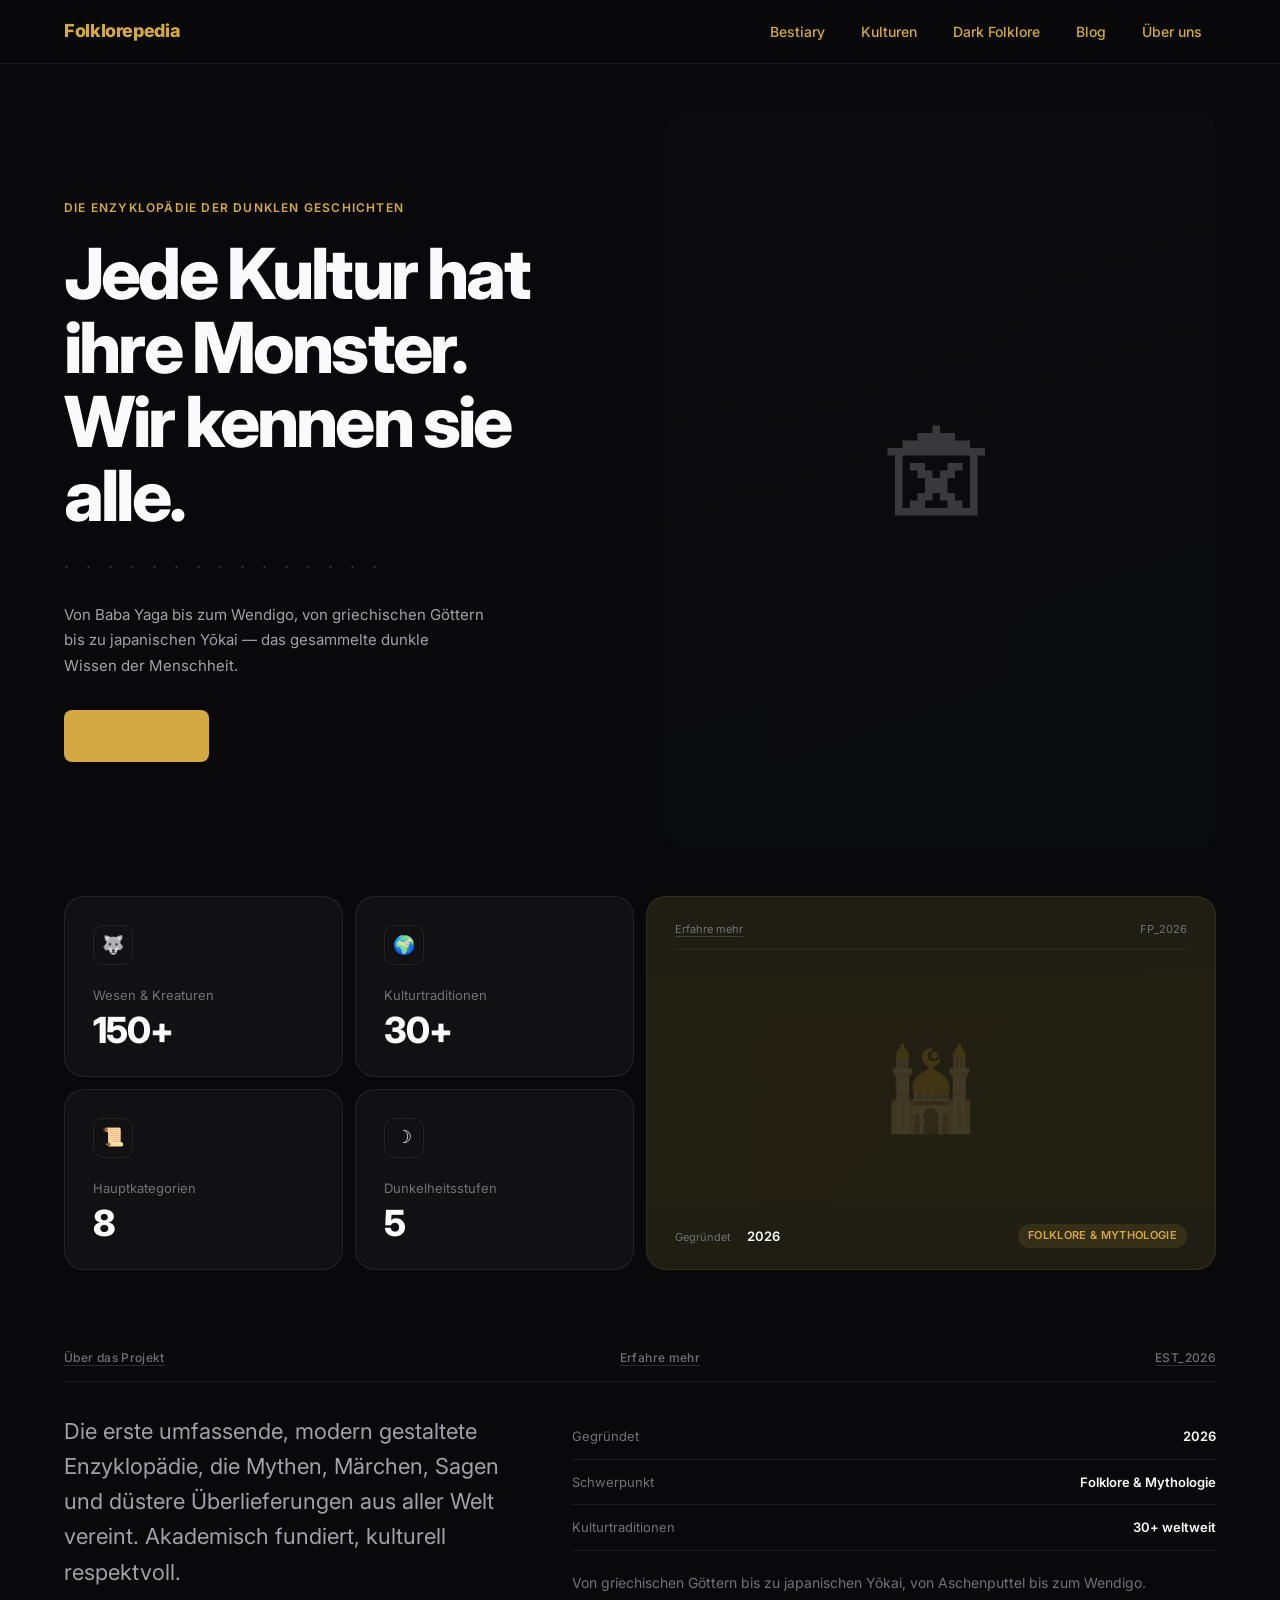
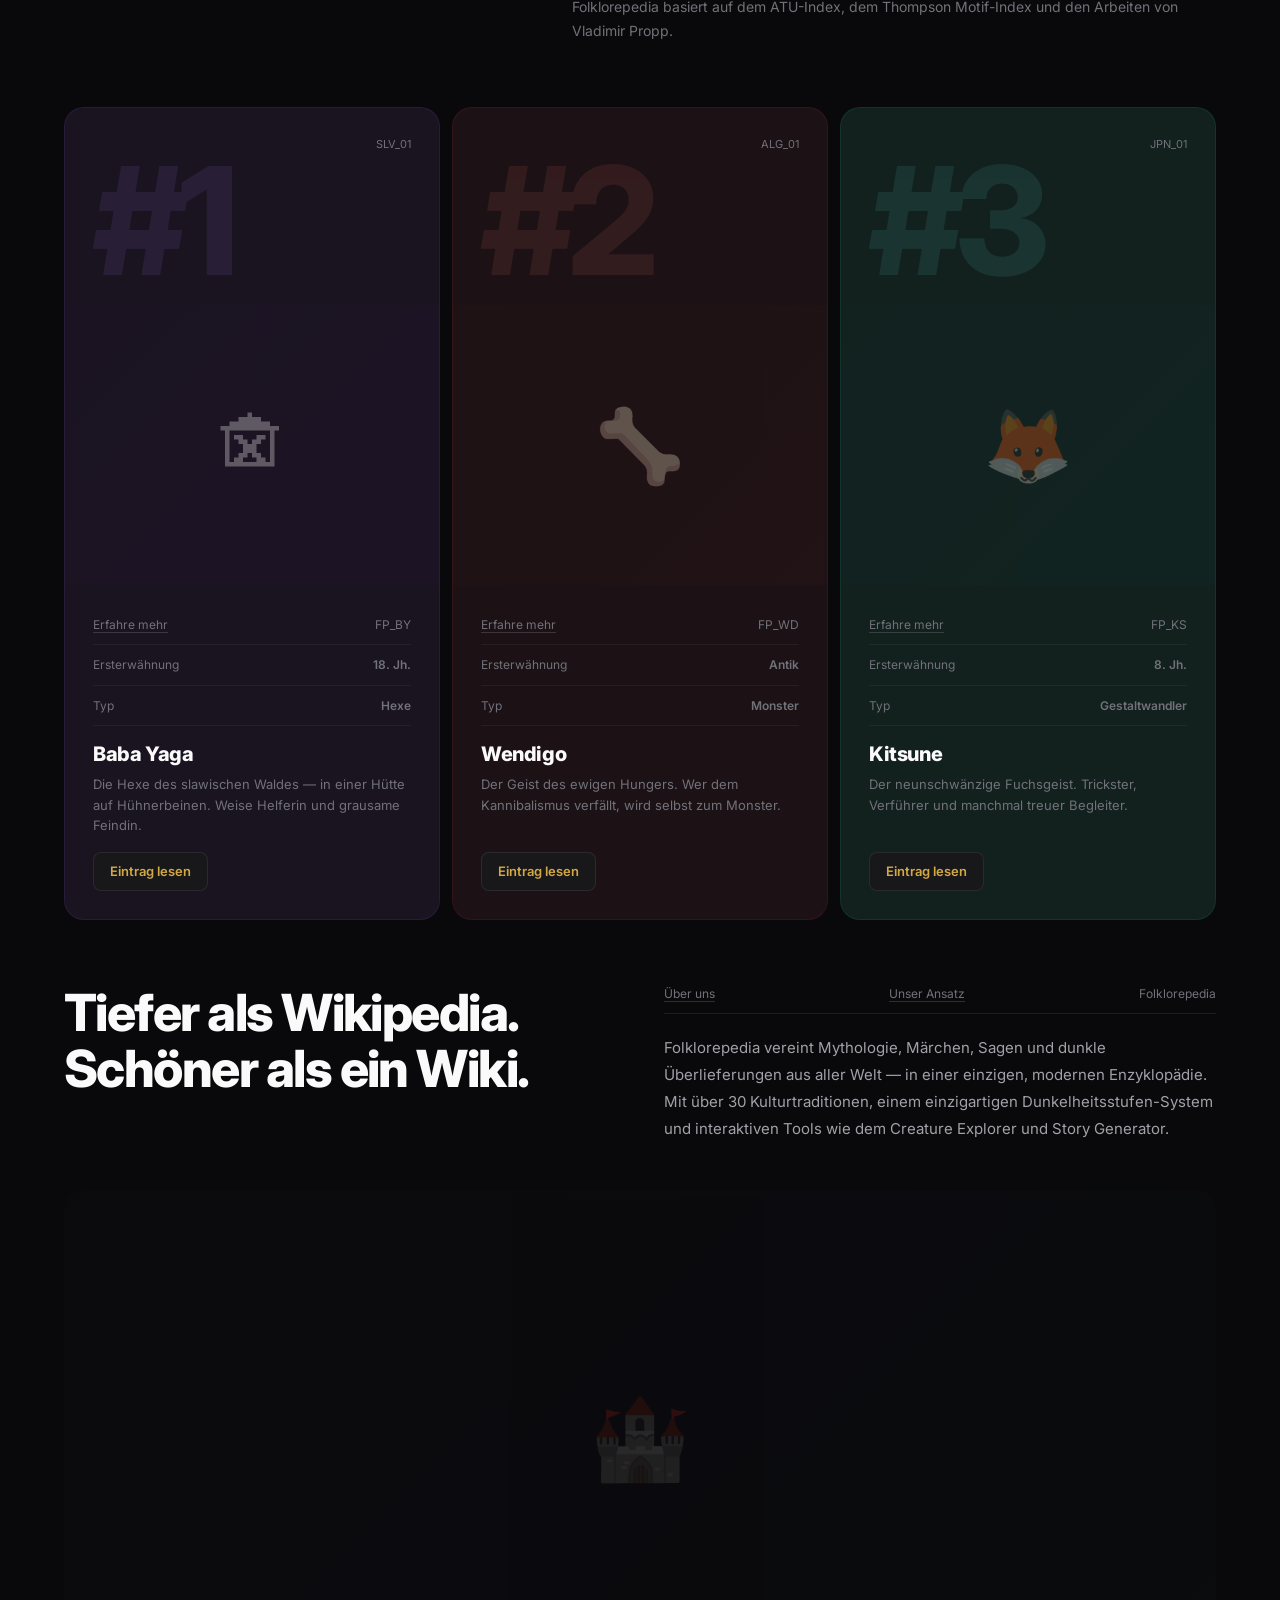
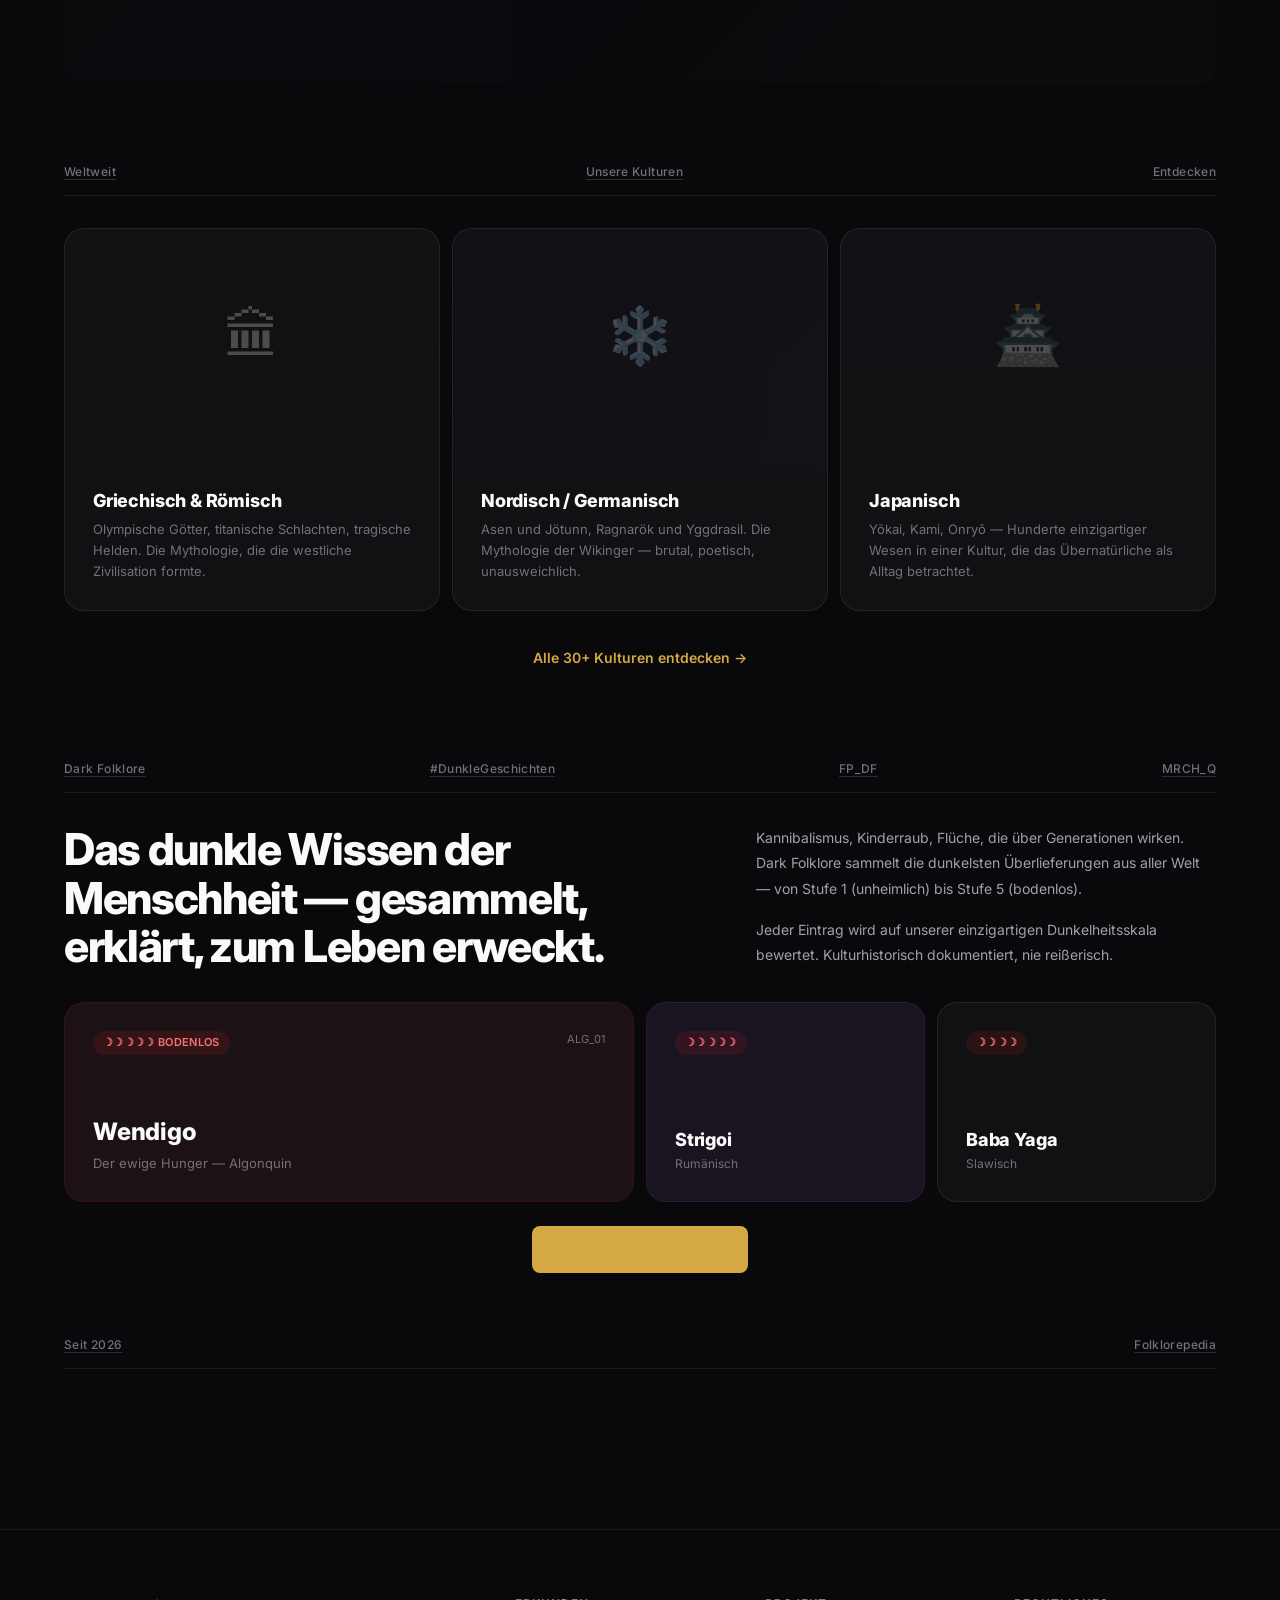
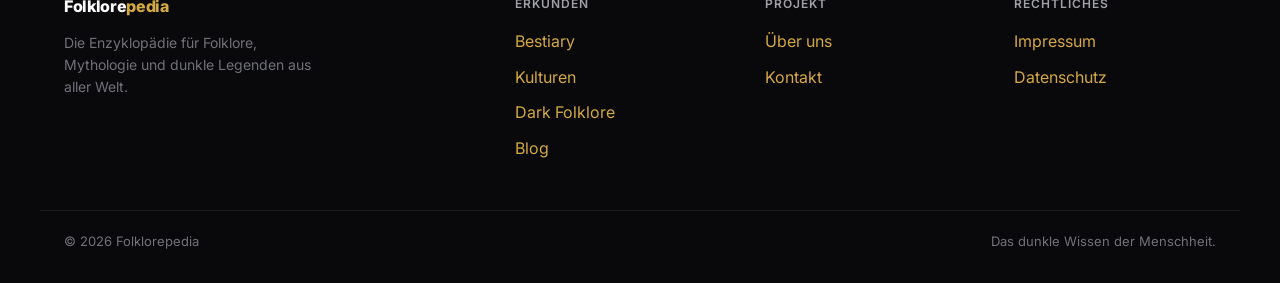
==== index.html @ 910aaaba "feat: Folklorepedia static site — initial commit Complete static website with 13 HTML pages, CSS des" ====
<!DOCTYPE html>
<html lang="de">
<head>
  <meta charset="UTF-8">
  <meta name="viewport" content="width=device-width, initial-scale=1.0">
  <title>Folklorepedia — Die Enzyklopädie für Folklore, Mythologie &amp; dunkle Legenden</title>
  <meta name="description" content="Von Baba Yaga bis zum Wendigo — Folklorepedia vereint Mythen, Märchen, Sagen und dunkle Überlieferungen aus über 30 Kulturen weltweit.">
  <meta name="robots" content="index, follow">
  <link rel="canonical" href="https://folklorepedia.de/">

  <!-- Open Graph -->
  <meta property="og:title" content="Folklorepedia — Die Enzyklopädie für Folklore, Mythologie &amp; dunkle Legenden">
  <meta property="og:description" content="Von Baba Yaga bis zum Wendigo — Folklorepedia vereint Mythen, Märchen, Sagen und dunkle Überlieferungen aus über 30 Kulturen weltweit.">
  <meta property="og:type" content="website">
  <meta property="og:url" content="https://folklorepedia.de/">

  <!-- Google Fonts -->
  <link rel="preconnect" href="https://fonts.googleapis.com">
  <link rel="preconnect" href="https://fonts.gstatic.com" crossorigin>

  <!-- Stylesheet -->
  <link rel="stylesheet" href="./style.css">
</head>
<body class="fp-body">

<!-- NAV -->
<nav class="fp-nav">
  <div class="fp-nav__inner">
    <a href="/" class="fp-nav__logo">Folklore<span>pedia</span></a>
    <button class="fp-nav__toggle" aria-label="Menü" aria-expanded="false">
      <span></span><span></span><span></span>
    </button>
    <ul class="fp-nav__menu">
      <li><a href="/bestiary.html" class="fp-nav__link">Bestiary</a></li>
      <li><a href="/kulturen.html" class="fp-nav__link">Kulturen</a></li>
      <li><a href="/dark-folklore.html" class="fp-nav__link">Dark Folklore</a></li>
      <li><a href="/blog.html" class="fp-nav__link">Blog</a></li>
      <li><a href="/ueber-uns.html" class="fp-nav__link">Über uns</a></li>
    </ul>
  </div>
</nav>

<div class="fp-container" style="padding-bottom:96px;">

  <!-- ===================== HERO — Split Editorial ===================== -->
  <section class="fp-hero-v2">
    <div class="fp-hero-v2__text">
      <p class="fp-overline">Die Enzyklopädie der dunklen Geschichten</p>
      <h1 class="fp-hero-v2__headline">Jede Kultur hat ihre Monster.<br>Wir kennen sie alle.</h1>
      <p class="fp-hero-v2__decor">· · · · · · · · · · · · · · ·</p>
      <p class="fp-hero-v2__sub">Von Baba Yaga bis zum Wendigo, von griechischen Göttern bis zu japanischen Yōkai — das gesammelte dunkle Wissen der Menschheit.</p>
      <a href="/bestiary.html" class="fp-btn fp-btn--primary fp-btn--lg">Eintauchen</a>
    </div>
    <div class="fp-hero-v2__visual">&#x1F3DA;</div>
  </section>

  <!-- ===================== STATS BENTO ===================== -->
  <section class="fp-bento" style="margin-bottom:64px;">
    <!-- Row 1 -->
    <div class="fp-cell fp-cell--3">
      <div class="fp-stat-cell__icon">&#x1F43A;</div>
      <p class="fp-stat-cell__label">Wesen &amp; Kreaturen</p>
      <p class="fp-stat-cell__value">150+</p>
    </div>
    <div class="fp-cell fp-cell--3">
      <div class="fp-stat-cell__icon">&#x1F30D;</div>
      <p class="fp-stat-cell__label">Kulturtraditionen</p>
      <p class="fp-stat-cell__value">30+</p>
    </div>
    <div class="fp-cell fp-cell--6 fp-cell--tall fp-cell--gold" style="padding:0; overflow:hidden;">
      <div style="padding:24px 28px;">
        <div class="fp-label-bar--inside" style="display:flex; justify-content:space-between; padding:0 0 10px; border-bottom:1px solid rgba(255,255,255,0.06); margin-bottom:0;">
          <span style="font-size:11px; color:var(--fp-text-muted); text-decoration:underline; text-underline-offset:3px; text-decoration-color:rgba(255,255,255,0.15);">Erfahre mehr</span>
          <span style="font-size:11px; color:var(--fp-text-muted);">FP_2026</span>
        </div>
      </div>
      <div style="flex:1; display:flex; align-items:center; justify-content:center; font-size:80px; opacity:0.15; background: linear-gradient(135deg, rgba(212,168,67,0.06), rgba(212,168,67,0.12));">&#x1F54C;</div>
      <div style="padding:20px 28px; display:flex; justify-content:space-between; align-items:center;">
        <div>
          <span style="font-size:11px; color:var(--fp-text-muted);">Gegründet</span>
          <span style="font-size:13px; font-weight:600; margin-left:12px;">2026</span>
        </div>
        <span class="fp-tag fp-tag--accent">Folklore &amp; Mythologie</span>
      </div>
    </div>
    <!-- Row 2 -->
    <div class="fp-cell fp-cell--3">
      <div class="fp-stat-cell__icon">&#x1F4DC;</div>
      <p class="fp-stat-cell__label">Hauptkategorien</p>
      <p class="fp-stat-cell__value">8</p>
    </div>
    <div class="fp-cell fp-cell--3">
      <div class="fp-stat-cell__icon">&#x263D;</div>
      <p class="fp-stat-cell__label">Dunkelheitsstufen</p>
      <p class="fp-stat-cell__value">5</p>
    </div>
    <!-- Gold cell continues from above (fp-cell--tall) -->
  </section>

  <!-- ===================== INFO SECTION ===================== -->
  <section style="margin-bottom:64px;">
    <div class="fp-label-bar">
      <span class="fp-label-bar__item">Über das Projekt</span>
      <span class="fp-label-bar__item">Erfahre mehr</span>
      <span class="fp-label-bar__item">EST_2026</span>
    </div>
    <div style="display:grid; grid-template-columns:5fr 7fr; gap:48px;">
      <div>
        <p style="font-size: clamp(18px, 2vw, 22px); line-height:1.6; color:var(--fp-text-secondary);">Die erste umfassende, modern gestaltete Enzyklopädie, die Mythen, Märchen, Sagen und düstere Überlieferungen aus aller Welt vereint. Akademisch fundiert, kulturell respektvoll.</p>
      </div>
      <div>
        <div style="display:flex; justify-content:space-between; padding:12px 0; border-bottom:1px solid var(--fp-border);">
          <span style="font-size:13px; color:var(--fp-text-muted);">Gegründet</span>
          <span style="font-size:13px; font-weight:600;">2026</span>
        </div>
        <div style="display:flex; justify-content:space-between; padding:12px 0; border-bottom:1px solid var(--fp-border);">
          <span style="font-size:13px; color:var(--fp-text-muted);">Schwerpunkt</span>
          <span style="font-size:13px; font-weight:600;">Folklore &amp; Mythologie</span>
        </div>
        <div style="display:flex; justify-content:space-between; padding:12px 0; border-bottom:1px solid var(--fp-border);">
          <span style="font-size:13px; color:var(--fp-text-muted);">Kulturtraditionen</span>
          <span style="font-size:13px; font-weight:600;">30+ weltweit</span>
        </div>
        <p style="font-size:14px; color:var(--fp-text-muted); line-height:1.7; margin-top:20px;">Von griechischen Göttern bis zu japanischen Yōkai, von Aschenputtel bis zum Wendigo. Folklorepedia basiert auf dem ATU-Index, dem Thompson Motif-Index und den Arbeiten von Vladimir Propp.</p>
      </div>
    </div>
  </section>

  <!-- ===================== FEATURED CREATURES #1 #2 #3 ===================== -->
  <section class="fp-bento" style="margin-bottom:64px;">

    <!-- #1 Baba Yaga -->
    <div class="fp-cell fp-cell--4 fp-cell--purple">
      <div style="display:flex; justify-content:flex-end; margin-bottom:4px;">
        <span style="font-size:11px; color:var(--fp-text-muted);">SLV_01</span>
      </div>
      <div class="fp-big-num">#1</div>
      <div class="fp-cell__visual">&#x1F3DA;</div>
      <div class="fp-cell__meta-row">
        <span style="text-decoration:underline; text-underline-offset:3px; text-decoration-color:rgba(255,255,255,0.15);">Erfahre mehr</span>
        <span>FP_BY</span>
      </div>
      <div class="fp-cell__meta-row">
        <span>Ersterwähnung</span>
        <span style="font-weight:600;">18. Jh.</span>
      </div>
      <div class="fp-cell__meta-row">
        <span>Typ</span>
        <span style="font-weight:600;">Hexe</span>
      </div>
      <h3 style="font-size:20px; font-weight:800; margin:16px 0 8px; letter-spacing:-0.02em;">Baba Yaga</h3>
      <p style="font-size:13px; color:var(--fp-text-muted); line-height:1.6; flex:1;">Die Hexe des slawischen Waldes — in einer Hütte auf Hühnerbeinen. Weise Helferin und grausame Feindin.</p>
      <a href="/bestiary/baba-yaga/" class="fp-btn fp-btn--secondary fp-btn--sm" style="margin-top:16px; align-self:flex-start;">Eintrag lesen</a>
    </div>

    <!-- #2 Wendigo -->
    <div class="fp-cell fp-cell--4 fp-cell--rose">
      <div style="display:flex; justify-content:flex-end; margin-bottom:4px;">
        <span style="font-size:11px; color:var(--fp-text-muted);">ALG_01</span>
      </div>
      <div class="fp-big-num">#2</div>
      <div class="fp-cell__visual">&#x1F9B4;</div>
      <div class="fp-cell__meta-row">
        <span style="text-decoration:underline; text-underline-offset:3px; text-decoration-color:rgba(255,255,255,0.15);">Erfahre mehr</span>
        <span>FP_WD</span>
      </div>
      <div class="fp-cell__meta-row">
        <span>Ersterwähnung</span>
        <span style="font-weight:600;">Antik</span>
      </div>
      <div class="fp-cell__meta-row">
        <span>Typ</span>
        <span style="font-weight:600;">Monster</span>
      </div>
      <h3 style="font-size:20px; font-weight:800; margin:16px 0 8px; letter-spacing:-0.02em;">Wendigo</h3>
      <p style="font-size:13px; color:var(--fp-text-muted); line-height:1.6; flex:1;">Der Geist des ewigen Hungers. Wer dem Kannibalismus verfällt, wird selbst zum Monster.</p>
      <a href="/bestiary/wendigo/" class="fp-btn fp-btn--secondary fp-btn--sm" style="margin-top:16px; align-self:flex-start;">Eintrag lesen</a>
    </div>

    <!-- #3 Kitsune -->
    <div class="fp-cell fp-cell--4 fp-cell--teal">
      <div style="display:flex; justify-content:flex-end; margin-bottom:4px;">
        <span style="font-size:11px; color:var(--fp-text-muted);">JPN_01</span>
      </div>
      <div class="fp-big-num">#3</div>
      <div class="fp-cell__visual">&#x1F98A;</div>
      <div class="fp-cell__meta-row">
        <span style="text-decoration:underline; text-underline-offset:3px; text-decoration-color:rgba(255,255,255,0.15);">Erfahre mehr</span>
        <span>FP_KS</span>
      </div>
      <div class="fp-cell__meta-row">
        <span>Ersterwähnung</span>
        <span style="font-weight:600;">8. Jh.</span>
      </div>
      <div class="fp-cell__meta-row">
        <span>Typ</span>
        <span style="font-weight:600;">Gestaltwandler</span>
      </div>
      <h3 style="font-size:20px; font-weight:800; margin:16px 0 8px; letter-spacing:-0.02em;">Kitsune</h3>
      <p style="font-size:13px; color:var(--fp-text-muted); line-height:1.6; flex:1;">Der neunschwänzige Fuchsgeist. Trickster, Verführer und manchmal treuer Begleiter.</p>
      <a href="/bestiary/kitsune/" class="fp-btn fp-btn--secondary fp-btn--sm" style="margin-top:16px; align-self:flex-start;">Eintrag lesen</a>
    </div>

  </section>

  <!-- ===================== STATEMENT — "We Are The Leaders" Style ===================== -->
  <section style="margin-bottom:64px;">
    <div class="fp-statement">
      <div>
        <h2 class="fp-statement__headline">Tiefer als Wikipedia.<br>Schöner als ein Wiki.</h2>
      </div>
      <div>
        <div class="fp-label-bar--inside" style="display:flex; justify-content:space-between; padding:0 0 10px; border-bottom:1px solid var(--fp-border); margin-bottom:20px;">
          <span style="font-size:12px; color:var(--fp-text-muted); text-decoration:underline; text-underline-offset:3px; text-decoration-color:rgba(255,255,255,0.15);">Über uns</span>
          <span style="font-size:12px; color:var(--fp-text-muted); text-decoration:underline; text-underline-offset:3px; text-decoration-color:rgba(255,255,255,0.15);">Unser Ansatz</span>
          <span style="font-size:12px; color:var(--fp-text-muted);">Folklorepedia</span>
        </div>
        <p style="font-size:15px; color:var(--fp-text-secondary); line-height:1.8;">Folklorepedia vereint Mythologie, Märchen, Sagen und dunkle Überlieferungen aus aller Welt — in einer einzigen, modernen Enzyklopädie. Mit über 30 Kulturtraditionen, einem einzigartigen Dunkelheitsstufen-System und interaktiven Tools wie dem Creature Explorer und Story Generator.</p>
      </div>
    </div>
    <div class="fp-statement__visual">&#x1F3F0;</div>
  </section>

  <!-- ===================== CULTURES — "Our Projects" Style ===================== -->
  <section style="margin-bottom:64px;">
    <div class="fp-label-bar">
      <span class="fp-label-bar__item">Weltweit</span>
      <span class="fp-label-bar__item">Unsere Kulturen</span>
      <span class="fp-label-bar__item">Entdecken</span>
    </div>

    <div class="fp-bento">
      <!-- Griechisch -->
      <a href="/kulturen/griechisch/" class="fp-cell fp-cell--4" style="padding:0; text-decoration:none; color:inherit !important;">
        <div class="fp-cell__img" style="background: linear-gradient(135deg, #1a1a12 0%, #12121a 100%);">&#x1F3DB;</div>
        <div style="padding:0 28px 28px;">
          <h3 style="font-size:18px; font-weight:800; margin-bottom:8px; letter-spacing:-0.01em;">Griechisch &amp; Römisch</h3>
          <p style="font-size:13px; color:var(--fp-text-muted); line-height:1.6;">Olympische Götter, titanische Schlachten, tragische Helden. Die Mythologie, die die westliche Zivilisation formte.</p>
        </div>
      </a>
      <!-- Nordisch -->
      <a href="/kulturen/nordisch/" class="fp-cell fp-cell--4" style="padding:0; text-decoration:none; color:inherit !important;">
        <div class="fp-cell__img" style="background: linear-gradient(135deg, #0f0f1a 0%, #1a1a24 100%);">&#x2744;&#xFE0F;</div>
        <div style="padding:0 28px 28px;">
          <h3 style="font-size:18px; font-weight:800; margin-bottom:8px; letter-spacing:-0.01em;">Nordisch / Germanisch</h3>
          <p style="font-size:13px; color:var(--fp-text-muted); line-height:1.6;">Asen und Jötunn, Ragnarök und Yggdrasil. Die Mythologie der Wikinger — brutal, poetisch, unausweichlich.</p>
        </div>
      </a>
      <!-- Japanisch -->
      <a href="/kulturen/japanisch/" class="fp-cell fp-cell--4" style="padding:0; text-decoration:none; color:inherit !important;">
        <div class="fp-cell__img" style="background: linear-gradient(135deg, #1a121a 0%, #12121a 100%);">&#x1F3EF;</div>
        <div style="padding:0 28px 28px;">
          <h3 style="font-size:18px; font-weight:800; margin-bottom:8px; letter-spacing:-0.01em;">Japanisch</h3>
          <p style="font-size:13px; color:var(--fp-text-muted); line-height:1.6;">Yōkai, Kami, Onryō — Hunderte einzigartiger Wesen in einer Kultur, die das Übernatürliche als Alltag betrachtet.</p>
        </div>
      </a>
    </div>

    <div style="text-align:center; margin-top:24px;">
      <a href="/kulturen.html" class="fp-btn fp-btn--ghost">Alle 30+ Kulturen entdecken &rarr;</a>
    </div>
  </section>

  <!-- ===================== DARK FOLKLORE FEATURE ===================== -->
  <section style="margin-bottom:64px;">
    <div class="fp-label-bar">
      <span class="fp-label-bar__item">Dark Folklore</span>
      <span class="fp-label-bar__item">#DunkleGeschichten</span>
      <span class="fp-label-bar__item">FP_DF</span>
      <span class="fp-label-bar__item">MRCH_Q</span>
    </div>

    <div style="display:grid; grid-template-columns:7fr 5fr; gap:48px; align-items:start;">
      <div>
        <h2 style="font-size:clamp(28px, 3.5vw, 44px); font-weight:800; line-height:1.1; letter-spacing:-0.03em;">Das dunkle Wissen der Menschheit — gesammelt, erklärt, zum Leben erweckt.</h2>
      </div>
      <div>
        <p style="font-size:14px; color:var(--fp-text-secondary); line-height:1.8; margin-bottom:16px;">Kannibalismus, Kinderraub, Flüche, die über Generationen wirken. Dark Folklore sammelt die dunkelsten Überlieferungen aus aller Welt — von Stufe 1 (unheimlich) bis Stufe 5 (bodenlos).</p>
        <p style="font-size:14px; color:var(--fp-text-secondary); line-height:1.8;">Jeder Eintrag wird auf unserer einzigartigen Dunkelheitsskala bewertet. Kulturhistorisch dokumentiert, nie reißerisch.</p>
      </div>
    </div>

    <div class="fp-bento" style="margin-top:32px;">
      <!-- Featured dark entries as bento cells -->
      <a href="/bestiary/wendigo/" class="fp-cell fp-cell--6 fp-cell--rose" style="text-decoration:none; color:inherit !important; min-height:200px;">
        <div style="display:flex; justify-content:space-between; margin-bottom:12px;">
          <span class="fp-tag fp-tag--red">&#x263D;&#x263D;&#x263D;&#x263D;&#x263D; Bodenlos</span>
          <span style="font-size:11px; color:var(--fp-text-muted);">ALG_01</span>
        </div>
        <div style="flex:1;"></div>
        <h3 style="font-size:24px; font-weight:800; margin-bottom:6px;">Wendigo</h3>
        <p style="font-size:13px; color:var(--fp-text-muted);">Der ewige Hunger — Algonquin</p>
      </a>
      <a href="/bestiary/strigoi/" class="fp-cell fp-cell--3 fp-cell--purple" style="text-decoration:none; color:inherit !important;">
        <span class="fp-tag fp-tag--red" style="align-self:flex-start;">&#x263D;&#x263D;&#x263D;&#x263D;&#x263D;</span>
        <div style="flex:1;"></div>
        <h3 style="font-size:18px; font-weight:800; margin-bottom:4px;">Strigoi</h3>
        <p style="font-size:12px; color:var(--fp-text-muted);">Rumänisch</p>
      </a>
      <a href="/bestiary/baba-yaga/" class="fp-cell fp-cell--3" style="text-decoration:none; color:inherit !important;">
        <span class="fp-tag fp-tag--red" style="align-self:flex-start;">&#x263D;&#x263D;&#x263D;&#x263D;</span>
        <div style="flex:1;"></div>
        <h3 style="font-size:18px; font-weight:800; margin-bottom:4px;">Baba Yaga</h3>
        <p style="font-size:12px; color:var(--fp-text-muted);">Slawisch</p>
      </a>
    </div>

    <div style="text-align:center; margin-top:24px;">
      <a href="/dark-folklore.html" class="fp-btn fp-btn--primary">Dark Folklore entdecken</a>
    </div>

    <div class="fp-label-bar" style="margin-top:48px; margin-bottom:0;">
      <span class="fp-label-bar__item">Seit 2026</span>
      <span class="fp-label-bar__item">Folklorepedia</span>
    </div>
  </section>

</div>

<!-- ===================== FOOTER ===================== -->
<footer class="fp-footer">
  <div class="fp-footer__grid">
    <div>
      <p class="fp-footer__brand">Folklore<span>pedia</span></p>
      <p class="fp-footer__desc">Die Enzyklopädie für Folklore, Mythologie und dunkle Legenden aus aller Welt.</p>
    </div>
    <div>
      <p class="fp-footer__heading">Erkunden</p>
      <ul class="fp-footer__links">
        <li><a href="/bestiary.html">Bestiary</a></li>
        <li><a href="/kulturen.html">Kulturen</a></li>
        <li><a href="/dark-folklore.html">Dark Folklore</a></li>
        <li><a href="/blog.html">Blog</a></li>
      </ul>
    </div>
    <div>
      <p class="fp-footer__heading">Projekt</p>
      <ul class="fp-footer__links">
        <li><a href="/ueber-uns.html">Über uns</a></li>
        <li><a href="/kontakt.html">Kontakt</a></li>
      </ul>
    </div>
    <div>
      <p class="fp-footer__heading">Rechtliches</p>
      <ul class="fp-footer__links">
        <li><a href="/impressum.html">Impressum</a></li>
        <li><a href="/datenschutz.html">Datenschutz</a></li>
      </ul>
    </div>
  </div>
  <div class="fp-footer__bottom">
    <p>&copy; 2026 Folklorepedia</p>
    <p>Das dunkle Wissen der Menschheit.</p>
  </div>
</footer>

<script src="./nav.js"></script>
</body>
</html>
---- style.css ----
/* ==========================================================================
   FOLKLOREPEDIA — Design System v3
   Modern. Dark. Clean.
   ========================================================================== */

@import url('https://fonts.googleapis.com/css2?family=Inter:wght@400;500;600;700;800&display=swap');

/* GeneratePress overrides removed — static hosting, no WordPress theme */

/* ==========================================================================
   1. DESIGN TOKENS
   ========================================================================== */
:root {
  --fp-bg: #09090b;
  --fp-bg-elevated: #111113;
  --fp-bg-surface: #18181b;
  --fp-bg-hover: #1f1f23;

  --fp-border: rgba(255,255,255,0.08);
  --fp-border-hover: rgba(255,255,255,0.15);

  --fp-text: #fafafa;
  --fp-text-secondary: #a1a1aa;
  --fp-text-muted: #71717a;

  --fp-accent: #d4a843;
  --fp-accent-hover: #e4be5a;
  --fp-accent-subtle: rgba(212,168,67,0.12);

  --fp-red: #dc2626;
  --fp-red-subtle: rgba(220,38,38,0.12);
  --fp-purple: #8b5cf6;
  --fp-purple-subtle: rgba(139,92,246,0.12);
  --fp-teal: #14b8a6;
  --fp-teal-subtle: rgba(20,184,166,0.12);
  --fp-blue: #3b82f6;
  --fp-blue-subtle: rgba(59,130,246,0.12);

  --fp-radius: 12px;
  --fp-radius-sm: 8px;
  --fp-radius-lg: 16px;
  --fp-radius-full: 9999px;
  --fp-container: 1200px;
  --fp-nav-h: 64px;
  --fp-ease: cubic-bezier(0.4, 0, 0.2, 1);
  --fp-duration: 0.2s;
}

/* ==========================================================================
   2. RESET & BASE
   ========================================================================== */
*, *::before, *::after { box-sizing: border-box; margin: 0; padding: 0; }
html { scroll-behavior: smooth; scroll-padding-top: var(--fp-nav-h); }

body, .fp-body {
  font-family: 'Inter', -apple-system, BlinkMacSystemFont, 'Segoe UI', sans-serif;
  font-size: 16px; line-height: 1.6; color: var(--fp-text);
  background: var(--fp-bg);
  -webkit-font-smoothing: antialiased; -moz-osx-font-smoothing: grayscale;
}

img { max-width: 100%; height: auto; display: block; }
a { color: var(--fp-accent); text-decoration: none; transition: color var(--fp-duration) var(--fp-ease); }
a:hover { color: var(--fp-accent-hover); }

/* ==========================================================================
   3. TYPOGRAFIE
   ========================================================================== */
h1, .fp-h1 { font-size: clamp(36px, 5vw, 64px); font-weight: 800; line-height: 1.1; letter-spacing: -0.03em; }
h2, .fp-h2 { font-size: clamp(28px, 3.5vw, 44px); font-weight: 700; line-height: 1.15; letter-spacing: -0.02em; }
h3, .fp-h3 { font-size: clamp(20px, 2.5vw, 28px); font-weight: 700; line-height: 1.2; letter-spacing: -0.01em; }
h4, .fp-h4 { font-size: 18px; font-weight: 600; line-height: 1.3; }
.fp-lead { font-size: clamp(18px, 2vw, 22px); font-weight: 400; line-height: 1.6; color: var(--fp-text-secondary); }
.fp-small { font-size: 14px; color: var(--fp-text-secondary); }
.fp-overline { font-size: 12px; font-weight: 600; text-transform: uppercase; letter-spacing: 0.1em; color: var(--fp-accent); }
.fp-body-text { font-size: 17px; line-height: 1.8; color: var(--fp-text-secondary); }
.fp-body-text p + p { margin-top: 1.5em; }

/* ==========================================================================
   4. LAYOUT
   ========================================================================== */
.fp-container { max-width: var(--fp-container); margin: 0 auto; padding: 0 24px; }
.fp-section { padding: 96px 0; }
.fp-section--alt { background: var(--fp-bg-elevated); }
.fp-grid { display: grid; gap: 20px; }
.fp-grid--2 { grid-template-columns: repeat(2, 1fr); }
.fp-grid--3 { grid-template-columns: repeat(3, 1fr); }
.fp-grid--4 { grid-template-columns: repeat(4, 1fr); }

/* ==========================================================================
   5. NAVIGATION
   ========================================================================== */
.fp-nav {
  position: fixed; top: 0; left: 0; right: 0; height: var(--fp-nav-h);
  background: rgba(9,9,11,0.8); backdrop-filter: blur(20px) saturate(180%);
  -webkit-backdrop-filter: blur(20px) saturate(180%);
  border-bottom: 1px solid var(--fp-border); z-index: 1000;
  display: flex; align-items: center;
}
.fp-nav__inner { max-width: var(--fp-container); margin: 0 auto; padding: 0 24px; width: 100%; display: flex; align-items: center; justify-content: space-between; }
.fp-nav__logo { font-size: 18px; font-weight: 800; letter-spacing: -0.02em; }
.fp-nav__logo span { color: var(--fp-accent); }
.fp-nav__menu { display: flex; align-items: center; gap: 8px; list-style: none; }
.fp-nav__link { font-size: 14px; font-weight: 500; padding: 8px 14px; border-radius: var(--fp-radius-sm); transition: all var(--fp-duration) var(--fp-ease); }
.fp-nav__link:hover { background: var(--fp-bg-hover); }
.fp-nav__toggle { display: none; background: none; border: none; cursor: pointer; padding: 8px; }
.fp-nav__toggle span { display: block; width: 20px; height: 1.5px; background: var(--fp-text); margin: 5px 0; border-radius: 1px; }

/* ==========================================================================
   6. HERO
   ========================================================================== */
.fp-hero {
  position: relative; min-height: 100vh; display: flex; align-items: center;
  justify-content: center; text-align: center;
  padding: calc(var(--fp-nav-h) + 48px) 24px 96px; overflow: hidden;
}
.fp-hero::before {
  content: ''; position: absolute; inset: 0; pointer-events: none;
  background: radial-gradient(ellipse 80% 50% at 50% -20%, rgba(212,168,67,0.06) 0%, transparent 100%),
              radial-gradient(ellipse 60% 40% at 50% 120%, rgba(139,92,246,0.04) 0%, transparent 100%);
}
.fp-hero__content { position: relative; z-index: 2; max-width: 800px; }
.fp-hero__title { margin-bottom: 24px; }
.fp-hero__subtitle { font-size: clamp(17px, 2vw, 20px); line-height: 1.6; color: var(--fp-text-secondary); max-width: 580px; margin: 0 auto 40px; }

/* Page Hero (smaller, for subpages) */
.fp-page-hero {
  padding: calc(var(--fp-nav-h) + 48px) 24px 48px;
  text-align: center; position: relative;
}
.fp-page-hero::before {
  content: ''; position: absolute; inset: 0; pointer-events: none;
  background: radial-gradient(ellipse 80% 60% at 50% 0%, rgba(212,168,67,0.05) 0%, transparent 100%);
}
.fp-page-hero__inner { position: relative; max-width: 680px; margin: 0 auto; }
.fp-page-hero__title { margin: 12px 0 16px; }
.fp-page-hero__subtitle { font-size: 17px; color: var(--fp-text-secondary); line-height: 1.6; }

/* ==========================================================================
   7. SEARCH
   ========================================================================== */
.fp-search {
  display: flex; align-items: center; max-width: 520px; margin: 0 auto 40px;
  background: var(--fp-bg-surface); border: 1px solid var(--fp-border);
  border-radius: var(--fp-radius-full); padding: 5px 5px 5px 20px;
  transition: border-color var(--fp-duration) var(--fp-ease), box-shadow var(--fp-duration) var(--fp-ease);
}
.fp-search:focus-within { border-color: var(--fp-accent); box-shadow: 0 0 0 3px var(--fp-accent-subtle); }
.fp-search__icon { color: var(--fp-text-muted); margin-right: 12px; flex-shrink: 0; }
.fp-search__input { flex: 1; background: none; border: none; outline: none; color: var(--fp-text); font-family: inherit; font-size: 15px; }
.fp-search__input::placeholder { color: var(--fp-text-muted); }
.fp-search__btn {
  background: var(--fp-accent); border: none; border-radius: var(--fp-radius-full);
  padding: 10px 22px; font-family: inherit; font-size: 14px; font-weight: 600;
  cursor: pointer; transition: background var(--fp-duration) var(--fp-ease); white-space: nowrap;
}
.fp-search__btn:hover { background: var(--fp-accent-hover); }
.fp-hero__actions { display: flex; align-items: center; justify-content: center; gap: 12px; flex-wrap: wrap; }

/* ==========================================================================
   8. BUTTONS — Fixed contrast
   ========================================================================== */
.fp-btn {
  display: inline-flex; align-items: center; justify-content: center; gap: 8px;
  padding: 12px 24px; border-radius: var(--fp-radius-sm); font-family: inherit;
  font-size: 14px; font-weight: 600; cursor: pointer;
  transition: all var(--fp-duration) var(--fp-ease); border: none; text-decoration: none;
}
.fp-btn--primary { background: var(--fp-accent); }
.fp-btn--primary:hover { background: var(--fp-accent-hover); }
.fp-btn--secondary { background: var(--fp-bg-surface); border: 1px solid var(--fp-border); }
.fp-btn--secondary:hover { background: var(--fp-bg-hover); border-color: var(--fp-border-hover); }
.fp-btn--ghost { background: transparent; }
.fp-btn--ghost:hover { background: var(--fp-bg-hover); }
.fp-btn--sm { padding: 8px 16px; font-size: 13px; }
.fp-btn--lg { padding: 14px 32px; font-size: 15px; }

/* ==========================================================================
   9. CARDS
   ========================================================================== */
.fp-card {
  background: var(--fp-bg-elevated); border: 1px solid var(--fp-border);
  border-radius: var(--fp-radius); overflow: hidden;
  transition: all var(--fp-duration) var(--fp-ease);
  text-decoration: none; display: flex; flex-direction: column;
}
.fp-card:hover { border-color: var(--fp-border-hover); transform: translateY(-2px); box-shadow: 0 8px 32px rgba(0,0,0,0.4); }
.fp-card__image { width: 100%; aspect-ratio: 16/9; object-fit: cover; background: var(--fp-bg-surface); }
.fp-card__image-placeholder {
  width: 100%; aspect-ratio: 16/9;
  background: linear-gradient(135deg, var(--fp-bg-surface) 0%, var(--fp-bg-hover) 100%);
  display: flex; align-items: center; justify-content: center; font-size: 48px; opacity: 0.4;
}
.fp-card__body { padding: 20px; flex: 1; display: flex; flex-direction: column; }
.fp-card__meta { display: flex; align-items: center; gap: 8px; margin-bottom: 10px; }
.fp-card__title { font-size: 18px; font-weight: 700; margin-bottom: 8px; letter-spacing: -0.01em; }
.fp-card__excerpt { font-size: 14px; line-height: 1.6; color: var(--fp-text-muted); flex: 1; }
.fp-card__footer { padding: 14px 20px; border-top: 1px solid var(--fp-border); display: flex; align-items: center; justify-content: space-between; }
.fp-card__link { font-size: 13px; font-weight: 600; display: flex; align-items: center; gap: 4px; }

/* Creature Card — large, visual */
.fp-card--creature .fp-card__image-placeholder { aspect-ratio: 4/5; font-size: 64px; }
.fp-card--creature .fp-card__body { padding: 24px; }
.fp-card--creature .fp-card__title { font-size: 20px; font-weight: 800; }

/* Category Card */
.fp-card--category { padding: 32px 24px; text-align: left; cursor: pointer; flex-direction: row; align-items: center; gap: 20px; }
.fp-card--category .fp-card__icon { width: 48px; height: 48px; border-radius: var(--fp-radius-sm); background: var(--fp-accent-subtle); display: flex; align-items: center; justify-content: center; font-size: 22px; flex-shrink: 0; }
.fp-card--category .fp-card__info { flex: 1; min-width: 0; }
.fp-card--category .fp-card__title { font-size: 16px; font-weight: 600; margin-bottom: 2px; }
.fp-card--category .fp-card__count { font-size: 13px; color: var(--fp-text-muted); }
.fp-card--category .fp-card__arrow { color: var(--fp-text-muted); transition: all var(--fp-duration) var(--fp-ease); flex-shrink: 0; }
.fp-card--category:hover .fp-card__arrow { color: var(--fp-accent); transform: translateX(4px); }

/* ==========================================================================
   10. TAGS
   ========================================================================== */
.fp-tag {
  display: inline-flex; align-items: center; padding: 3px 10px;
  border-radius: var(--fp-radius-full); font-size: 11px; font-weight: 600;
  letter-spacing: 0.03em; text-transform: uppercase;
}
.fp-tag--default { background: rgba(255,255,255,0.06); color: var(--fp-text-secondary); }
.fp-tag--accent { background: var(--fp-accent-subtle); color: var(--fp-accent); }
.fp-tag--red { background: var(--fp-red-subtle); color: #f87171; }
.fp-tag--purple { background: var(--fp-purple-subtle); color: #a78bfa; }
.fp-tag--teal { background: var(--fp-teal-subtle); color: #5eead4; }
.fp-tag--blue { background: var(--fp-blue-subtle); color: #60a5fa; }
.fp-darkness { color: var(--fp-accent); font-size: 12px; letter-spacing: 1px; }

/* ==========================================================================
   11. FILTER BAR
   ========================================================================== */
.fp-filters {
  display: flex; flex-wrap: wrap; align-items: center; gap: 8px;
  padding: 20px 0; border-bottom: 1px solid var(--fp-border); margin-bottom: 32px;
}
.fp-filter-btn {
  padding: 8px 18px; border-radius: var(--fp-radius-full);
  font-family: inherit; font-size: 13px; font-weight: 500;
  background: transparent; border: 1px solid var(--fp-border);
  color: var(--fp-text-muted) !important; cursor: pointer;
  transition: all var(--fp-duration) var(--fp-ease);
}
.fp-filter-btn:hover { border-color: var(--fp-border-hover); color: var(--fp-text) !important; background: var(--fp-bg-hover); }
.fp-filter-btn--active { background: var(--fp-accent-subtle); border-color: var(--fp-accent); color: var(--fp-accent) !important; }

/* ==========================================================================
   12. FEATURED / SLIDER
   ========================================================================== */
.fp-featured {
  position: relative; background: var(--fp-bg-elevated); border: 1px solid var(--fp-border);
  border-radius: var(--fp-radius); overflow: hidden;
  display: grid; grid-template-columns: 1fr 1fr; min-height: 420px;
}
.fp-featured__visual { position: relative; overflow: hidden; }
.fp-featured__visual img { width: 100%; height: 100%; object-fit: cover; }
.fp-featured__visual-placeholder {
  width: 100%; height: 100%; min-height: 300px;
  background: linear-gradient(135deg, #111 0%, #1a1a2e 50%, #0f0f1a 100%);
  display: flex; align-items: center; justify-content: center; font-size: 96px; opacity: 0.3;
}
.fp-featured__body { padding: 48px; display: flex; flex-direction: column; justify-content: center; }
.fp-featured__title { font-size: clamp(24px, 3vw, 36px); font-weight: 800; letter-spacing: -0.02em; margin: 12px 0 16px; line-height: 1.15; }
.fp-featured__text { font-size: 15px; line-height: 1.7; color: var(--fp-text-secondary); margin-bottom: 24px; }
.fp-featured__tags { display: flex; flex-wrap: wrap; gap: 8px; margin-bottom: 28px; }

/* Slider */
.fp-slider { position: relative; overflow: hidden; border-radius: var(--fp-radius); border: 1px solid var(--fp-border); }
.fp-slider__track { display: flex; transition: transform 0.5s var(--fp-ease); will-change: transform; }
.fp-slider__slide { min-width: 100%; position: relative; display: grid; grid-template-columns: 1fr 1fr; min-height: 480px; background: var(--fp-bg-elevated); }
.fp-slider__visual { position: relative; overflow: hidden; }
.fp-slider__visual img { width: 100%; height: 100%; object-fit: cover; }
.fp-slider__visual-placeholder { width: 100%; height: 100%; display: flex; align-items: center; justify-content: center; font-size: 80px; opacity: 0.25; }
.fp-slider__body { padding: 56px 48px; display: flex; flex-direction: column; justify-content: center; }
.fp-slider__title { font-size: clamp(24px, 3vw, 40px); font-weight: 800; letter-spacing: -0.02em; line-height: 1.1; margin: 12px 0 16px; }
.fp-slider__text { font-size: 15px; line-height: 1.7; color: var(--fp-text-secondary); margin-bottom: 24px; }
.fp-slider__tags { display: flex; flex-wrap: wrap; gap: 8px; margin-bottom: 28px; }
.fp-slider__controls { position: absolute; bottom: 24px; right: 24px; display: flex; align-items: center; gap: 8px; z-index: 10; }
.fp-slider__btn {
  width: 40px; height: 40px; border-radius: 50%; background: var(--fp-bg-surface);
  border: 1px solid var(--fp-border); display: flex; align-items: center;
  justify-content: center; cursor: pointer; transition: all var(--fp-duration) var(--fp-ease);
}
.fp-slider__btn:hover { background: var(--fp-bg-hover); border-color: var(--fp-border-hover); }
.fp-slider__dots { display: flex; align-items: center; justify-content: center; gap: 8px; margin-top: 20px; }
.fp-slider__dot { width: 8px; height: 8px; border-radius: 50%; background: var(--fp-border-hover); border: none; cursor: pointer; padding: 0; transition: all var(--fp-duration) var(--fp-ease); }
.fp-slider__dot--active { background: var(--fp-accent); width: 24px; border-radius: 4px; }

.fp-slide--slavic .fp-slider__visual-placeholder { background: linear-gradient(135deg, #0f1a2e 0%, #1a0f2e 100%); }
.fp-slide--algonquin .fp-slider__visual-placeholder { background: linear-gradient(135deg, #1a0f0f 0%, #0f1a1a 100%); }
.fp-slide--japanese .fp-slider__visual-placeholder { background: linear-gradient(135deg, #1a0f1a 0%, #0f0f1a 100%); }
.fp-slide--celtic .fp-slider__visual-placeholder { background: linear-gradient(135deg, #0f1a1a 0%, #0f1a0f 100%); }
.fp-slide--norse .fp-slider__visual-placeholder { background: linear-gradient(135deg, #0f0f1a 0%, #1a1a1f 100%); }

/* ==========================================================================
   13. SECTION HEADER / STATS / CULTURE
   ========================================================================== */
.fp-section-header { margin-bottom: 48px; }
.fp-section-header--center { text-align: center; }
.fp-section-header__title { margin-top: 8px; }
.fp-section-header__subtitle { font-size: 16px; color: var(--fp-text-secondary); max-width: 520px; margin-top: 12px; line-height: 1.6; }
.fp-section-header--center .fp-section-header__subtitle { margin-left: auto; margin-right: auto; }

.fp-stats { display: flex; align-items: center; justify-content: center; gap: 64px; padding: 48px 0; }
.fp-stat { text-align: center; }
.fp-stat__number { font-size: 48px; font-weight: 800; letter-spacing: -0.03em; color: var(--fp-accent); line-height: 1; margin-bottom: 8px; }
.fp-stat__label { font-size: 14px; color: var(--fp-text-muted); }

.fp-culture { display: flex; align-items: center; gap: 16px; padding: 20px; background: var(--fp-bg-elevated); border: 1px solid var(--fp-border); border-radius: var(--fp-radius); transition: all var(--fp-duration) var(--fp-ease); text-decoration: none; }
.fp-culture:hover { border-color: var(--fp-border-hover); background: var(--fp-bg-hover); }
.fp-culture__icon { font-size: 28px; flex-shrink: 0; }
.fp-culture__name { font-size: 15px; font-weight: 600; }
.fp-culture__desc { font-size: 13px; color: var(--fp-text-muted); margin-top: 2px; }

/* ==========================================================================
   14. CTA / FOOTER / DIVIDER
   ========================================================================== */
.fp-cta { text-align: center; padding: 96px 24px; position: relative; }
.fp-cta::before { content: ''; position: absolute; inset: 0; background: radial-gradient(ellipse 60% 50% at 50% 50%, rgba(212,168,67,0.04) 0%, transparent 100%); pointer-events: none; }
.fp-cta__inner { position: relative; }
.fp-cta__title { margin-bottom: 16px; }
.fp-cta__text { font-size: 16px; color: var(--fp-text-secondary); max-width: 480px; margin: 0 auto 32px; line-height: 1.6; }
.fp-cta__actions { display: flex; align-items: center; justify-content: center; gap: 12px; }

.fp-footer { border-top: 1px solid var(--fp-border); padding: 64px 0 32px; }
.fp-footer__grid { display: grid; grid-template-columns: 2fr 1fr 1fr 1fr; gap: 48px; max-width: var(--fp-container); margin: 0 auto; padding: 0 24px; }
.fp-footer__brand { font-size: 16px; font-weight: 800; margin-bottom: 12px; letter-spacing: -0.02em; }
.fp-footer__brand span { color: var(--fp-accent); }
.fp-footer__desc { font-size: 14px; color: var(--fp-text-muted); line-height: 1.6; max-width: 260px; }
.fp-footer__heading { font-size: 12px; font-weight: 600; text-transform: uppercase; letter-spacing: 0.08em; margin-bottom: 16px; color: var(--fp-text-secondary) !important; }
.fp-footer__links { list-style: none; display: flex; flex-direction: column; gap: 10px; }
.fp-footer__bottom { max-width: var(--fp-container); margin: 48px auto 0; padding: 20px 24px 0; border-top: 1px solid var(--fp-border); display: flex; align-items: center; justify-content: space-between; font-size: 13px; color: var(--fp-text-muted); }

.fp-divider { width: 48px; height: 2px; background: var(--fp-border-hover); margin: 48px auto; border-radius: 1px; }

/* ==========================================================================
   15. ARTICLE LAYOUT (Enzyklopädie-Einträge)
   ========================================================================== */
.fp-article { display: grid; grid-template-columns: 1fr 320px; gap: 48px; max-width: var(--fp-container); margin: 0 auto; padding: 0 24px; }
.fp-article__main { max-width: 800px; }
.fp-article__main h2 { font-size: 24px; font-weight: 700; margin: 48px 0 16px; padding-bottom: 8px; border-bottom: 1px solid var(--fp-border); }
.fp-article__main h3 { font-size: 20px; font-weight: 600; margin: 32px 0 12px; }
.fp-article__main p { font-size: 17px; line-height: 1.8; color: var(--fp-text-secondary); margin-bottom: 1.5em; }
.fp-article__main ul, .fp-article__main ol { padding-left: 24px; margin-bottom: 1.5em; color: var(--fp-text-secondary); }
.fp-article__main li { margin-bottom: 8px; line-height: 1.6; }

/* Atmospheric quote */
.fp-blockquote {
  font-size: 19px; font-style: italic; line-height: 1.7; color: var(--fp-text-secondary);
  border-left: 3px solid var(--fp-accent); padding: 16px 0 16px 24px; margin: 32px 0;
}

/* Infobox / Sidebar */
.fp-infobox {
  background: var(--fp-bg-elevated); border: 1px solid var(--fp-border);
  border-radius: var(--fp-radius); overflow: hidden; position: sticky; top: calc(var(--fp-nav-h) + 24px);
}
.fp-infobox__header { background: var(--fp-bg-surface); padding: 16px 20px; }
.fp-infobox__title { font-size: 18px; font-weight: 700; }
.fp-infobox__visual { width: 100%; aspect-ratio: 4/3; background: linear-gradient(135deg, var(--fp-bg-surface), var(--fp-bg-hover)); display: flex; align-items: center; justify-content: center; font-size: 64px; opacity: 0.3; }
.fp-infobox__table { width: 100%; }
.fp-infobox__row { display: flex; border-top: 1px solid var(--fp-border); }
.fp-infobox__label { padding: 12px 16px; font-size: 13px; font-weight: 600; color: var(--fp-text-muted); width: 40%; }
.fp-infobox__value { padding: 12px 16px; font-size: 14px; color: var(--fp-text); flex: 1; }

/* Related entries */
.fp-related { padding: 48px 0; }
.fp-related__title { font-size: 20px; font-weight: 700; margin-bottom: 24px; }

/* Table of Contents */
.fp-toc {
  background: var(--fp-bg-elevated); border: 1px solid var(--fp-border);
  border-radius: var(--fp-radius); padding: 20px; margin-bottom: 24px;
}
.fp-toc__title { font-size: 13px; font-weight: 600; text-transform: uppercase; letter-spacing: 0.08em; color: var(--fp-text-muted); margin-bottom: 12px; }
.fp-toc__list { list-style: none; }
.fp-toc__list li { margin-bottom: 8px; }
.fp-toc__list a { font-size: 14px; color: var(--fp-text-secondary) !important; transition: color var(--fp-duration); }
.fp-toc__list a:hover { color: var(--fp-accent) !important; }

/* ==========================================================================
   16. CULTURE DETAIL PAGE
   ========================================================================== */
.fp-culture-hero {
  display: grid; grid-template-columns: 1fr 1fr; gap: 48px; align-items: center;
  padding: calc(var(--fp-nav-h) + 48px) 0 64px;
}
.fp-culture-hero__visual {
  aspect-ratio: 4/3; border-radius: var(--fp-radius-lg);
  background: linear-gradient(135deg, var(--fp-bg-surface), var(--fp-bg-hover));
  display: flex; align-items: center; justify-content: center; font-size: 96px; opacity: 0.3;
  overflow: hidden;
}
.fp-culture-hero__info { max-width: 520px; }

/* ==========================================================================
   17. BENTO GRID LAYOUT
   ========================================================================== */
.fp-bento {
  display: grid; grid-template-columns: repeat(12, 1fr); gap: 12px;
}
.fp-cell {
  background: var(--fp-bg-elevated); border: 1px solid var(--fp-border);
  border-radius: 20px; padding: 28px; position: relative; overflow: hidden;
  display: flex; flex-direction: column;
  transition: border-color var(--fp-duration) var(--fp-ease), box-shadow var(--fp-duration) var(--fp-ease);
}
.fp-cell:hover { border-color: var(--fp-border-hover); box-shadow: 0 4px 24px rgba(0,0,0,0.2); }

/* Span helpers */
.fp-cell--3 { grid-column: span 3; }
.fp-cell--4 { grid-column: span 4; }
.fp-cell--5 { grid-column: span 5; }
.fp-cell--6 { grid-column: span 6; }
.fp-cell--7 { grid-column: span 7; }
.fp-cell--8 { grid-column: span 8; }
.fp-cell--12 { grid-column: span 12; }
.fp-cell--tall { grid-row: span 2; }

/* Color variants */
.fp-cell--rose { background: #1c1215; border-color: rgba(220,38,38,0.12); }
.fp-cell--teal { background: #12201e; border-color: rgba(20,184,166,0.12); }
.fp-cell--gold { background: #201e12; border-color: rgba(212,168,67,0.12); }
.fp-cell--purple { background: #1a1320; border-color: rgba(139,92,246,0.12); }
.fp-cell--blue { background: #121620; border-color: rgba(59,130,246,0.12); }
.fp-cell--neutral { background: var(--fp-bg-surface); }

/* Big number overlay */
.fp-big-num {
  font-size: clamp(80px, 12vw, 150px); font-weight: 800; line-height: 0.85;
  letter-spacing: -0.06em; color: var(--fp-text); opacity: 0.06;
  pointer-events: none;
}
.fp-cell--rose .fp-big-num { color: #f87171; opacity: 0.1; }
.fp-cell--teal .fp-big-num { color: #5eead4; opacity: 0.1; }
.fp-cell--purple .fp-big-num { color: #a78bfa; opacity: 0.1; }
.fp-cell--gold .fp-big-num { color: var(--fp-accent); opacity: 0.1; }

/* Label bar — editorial metadata row */
.fp-label-bar {
  display: flex; align-items: center; justify-content: space-between;
  padding: 14px 0; border-bottom: 1px solid var(--fp-border); margin-bottom: 32px;
}
.fp-label-bar__item {
  font-size: 12px; font-weight: 500; color: var(--fp-text-muted); letter-spacing: 0.03em;
  text-decoration: underline; text-underline-offset: 3px;
  text-decoration-color: rgba(255,255,255,0.15);
}
.fp-label-bar--tight { margin-bottom: 16px; padding: 10px 0; }
.fp-label-bar--inside { padding: 10px 0; margin-bottom: 16px; border-color: rgba(255,255,255,0.06); }

/* Stat cell */
.fp-stat-cell__icon {
  width: 40px; height: 40px; border: 1px solid var(--fp-border); border-radius: 10px;
  display: flex; align-items: center; justify-content: center; font-size: 18px;
  margin-bottom: 20px;
}
.fp-stat-cell__label { font-size: 13px; color: var(--fp-text-muted); margin-bottom: 6px; }
.fp-stat-cell__value {
  font-size: 36px; font-weight: 800; letter-spacing: -0.03em; line-height: 1;
}

/* ==========================================================================
   18. HERO V2 — Split editorial
   ========================================================================== */
.fp-hero-v2 {
  display: grid; grid-template-columns: 1fr 1fr; gap: 48px;
  align-items: center; padding: calc(var(--fp-nav-h) + 48px) 0 48px;
  min-height: 88vh;
}
.fp-hero-v2__text { max-width: 600px; }
.fp-hero-v2__headline {
  font-size: clamp(40px, 5.5vw, 72px); font-weight: 800;
  line-height: 1.05; letter-spacing: -0.04em; margin: 20px 0;
}
.fp-hero-v2__decor {
  font-size: 18px; color: var(--fp-text-muted); letter-spacing: 6px; margin: 20px 0;
  opacity: 0.4;
}
.fp-hero-v2__sub {
  font-size: 15px; color: var(--fp-text-secondary); line-height: 1.7; margin-bottom: 32px;
  max-width: 420px;
}
.fp-hero-v2__visual {
  border-radius: 20px; overflow: hidden; aspect-ratio: 3/4;
  background: linear-gradient(160deg, #111118 0%, #18141f 40%, #0f1a1a 100%);
  display: flex; align-items: center; justify-content: center;
  font-size: 120px; opacity: 0.2; position: relative;
}

/* ==========================================================================
   19. STATEMENT SECTION
   ========================================================================== */
.fp-statement {
  display: grid; grid-template-columns: 1fr 1fr; gap: 48px; align-items: start;
}
.fp-statement__headline {
  font-size: clamp(32px, 4vw, 52px); font-weight: 800;
  line-height: 1.1; letter-spacing: -0.03em;
}
.fp-statement__visual {
  width: 100%; border-radius: 20px; overflow: hidden;
  aspect-ratio: 21/9; margin-top: 48px;
  background: linear-gradient(135deg, #0f1118 0%, #141420 50%, #0f1a18 100%);
  display: flex; align-items: center; justify-content: center;
  font-size: 80px; opacity: 0.15;
}

/* Creature card inside bento cell */
.fp-cell__visual {
  width: calc(100% + 56px); margin: 20px -28px; aspect-ratio: 4/3;
  background: linear-gradient(135deg, rgba(255,255,255,0.02), rgba(255,255,255,0.04));
  display: flex; align-items: center; justify-content: center;
  font-size: 72px; opacity: 0.3;
}
.fp-cell--rose .fp-cell__visual { background: linear-gradient(135deg, rgba(220,38,38,0.04), rgba(220,38,38,0.08)); }
.fp-cell--teal .fp-cell__visual { background: linear-gradient(135deg, rgba(20,184,166,0.04), rgba(20,184,166,0.08)); }
.fp-cell--purple .fp-cell__visual { background: linear-gradient(135deg, rgba(139,92,246,0.04), rgba(139,92,246,0.08)); }
.fp-cell--gold .fp-cell__visual { background: linear-gradient(135deg, rgba(212,168,67,0.04), rgba(212,168,67,0.08)); }

/* Meta rows inside cells — like the reference metadata */
.fp-cell__meta-row {
  display: flex; align-items: center; justify-content: space-between;
  padding: 10px 0; border-bottom: 1px solid rgba(255,255,255,0.05);
  font-size: 12px; color: var(--fp-text-muted);
}
.fp-cell__meta-row:last-child { border-bottom: none; }

/* Culture card in bento */
.fp-cell__img {
  width: calc(100% + 56px); margin: -28px -28px 20px -28px;
  aspect-ratio: 16/10; object-fit: cover;
  background: linear-gradient(135deg, var(--fp-bg-surface), var(--fp-bg-hover));
  display: flex; align-items: center; justify-content: center;
  font-size: 56px; opacity: 0.25; border-radius: 20px 20px 0 0;
}

/* Newsletter */
.fp-newsletter {
  display: flex; align-items: center; gap: 12px;
  border-bottom: 1px solid var(--fp-border); padding-bottom: 8px;
}
.fp-newsletter input {
  flex: 1; background: none; border: none; outline: none;
  color: var(--fp-text); font-family: inherit; font-size: 14px;
}
.fp-newsletter input::placeholder { color: var(--fp-text-muted); }
.fp-newsletter button {
  background: none; border: none; color: var(--fp-text);
  cursor: pointer; padding: 4px; font-size: 18px;
  transition: color var(--fp-duration); display: flex;
}
.fp-newsletter button:hover { color: var(--fp-accent); }

/* Footer V2 */
.fp-footer-v2 { border-top: 1px solid var(--fp-border); padding: 48px 0 0; }
.fp-footer-v2__grid {
  display: grid; grid-template-columns: 1fr 1fr 1.5fr; gap: 48px;
  max-width: var(--fp-container); margin: 0 auto; padding: 0 24px;
}
.fp-footer-v2__col-title {
  font-size: 11px; font-weight: 600; text-transform: uppercase;
  letter-spacing: 0.08em; color: var(--fp-text-secondary) !important; margin-bottom: 16px;
}
.fp-footer-v2__links {
  list-style: none; display: grid; grid-template-columns: 1fr 1fr; gap: 8px 24px;
}
.fp-footer-v2__links a { font-size: 13px; color: var(--fp-text-muted) !important; }
.fp-footer-v2__links a:hover { color: var(--fp-text) !important; }
.fp-footer-v2__socials { display: flex; gap: 12px; margin-top: 20px; }
.fp-footer-v2__social {
  width: 36px; height: 36px; border-radius: 50%; border: 1px solid var(--fp-border);
  display: flex; align-items: center; justify-content: center;
  font-size: 14px; color: var(--fp-text-muted) !important;
  transition: all var(--fp-duration);
}
.fp-footer-v2__social:hover { border-color: var(--fp-accent); color: var(--fp-accent) !important; }
.fp-footer-v2__bottom {
  max-width: var(--fp-container); margin: 0 auto; padding: 32px 24px;
  text-align: center;
}
.fp-footer-v2__watermark {
  font-size: clamp(48px, 10vw, 120px); font-weight: 800;
  letter-spacing: -0.05em; color: var(--fp-text); opacity: 0.03;
  line-height: 1; margin-top: 24px;
}
.fp-footer-v2__watermark span { color: var(--fp-accent); opacity: 1; }
.fp-footer-v2__copy { font-size: 12px; color: var(--fp-text-muted); margin-bottom: 8px; }

/* ==========================================================================
   20. RESPONSIVE
   ========================================================================== */
@media (max-width: 1024px) {
  .fp-grid--4 { grid-template-columns: repeat(2, 1fr); }
  .fp-footer__grid { grid-template-columns: 1fr 1fr; gap: 32px; }
  .fp-footer-v2__grid { grid-template-columns: 1fr 1fr; }
  .fp-stats { gap: 40px; }
  .fp-article { grid-template-columns: 1fr; }
  .fp-infobox { position: static; }
  .fp-culture-hero { grid-template-columns: 1fr; }
  .fp-hero-v2 { grid-template-columns: 1fr; min-height: auto; gap: 32px; }
  .fp-hero-v2__visual { max-height: 400px; }
  .fp-statement { grid-template-columns: 1fr; }
  .fp-cell--3 { grid-column: span 6; }
  .fp-cell--4 { grid-column: span 6; }
  .fp-cell--5, .fp-cell--7, .fp-cell--8 { grid-column: span 12; }
  .fp-cell--tall { grid-row: span 1; }
}

@media (max-width: 768px) {
  .fp-section { padding: 64px 0; }
  .fp-hero { min-height: auto; padding: calc(var(--fp-nav-h) + 64px) 24px 64px; }
  .fp-hero-v2 { padding-top: calc(var(--fp-nav-h) + 32px); padding-bottom: 32px; }
  .fp-hero-v2__headline { font-size: clamp(32px, 8vw, 48px); }
  .fp-search { flex-direction: column; border-radius: var(--fp-radius); padding: 12px; gap: 8px; }
  .fp-search__icon { display: none; }
  .fp-search__input { width: 100%; text-align: center; padding: 4px; }
  .fp-search__btn { width: 100%; padding: 12px; }
  .fp-grid--2, .fp-grid--3, .fp-grid--4 { grid-template-columns: 1fr; }
  .fp-featured, .fp-slider__slide { grid-template-columns: 1fr; }
  .fp-featured__body { padding: 28px 20px; }
  .fp-slider__slide { min-height: auto; }
  .fp-slider__visual { min-height: 200px; }
  .fp-slider__body { padding: 28px 20px; }
  .fp-slider__controls { bottom: auto; top: 12px; right: 12px; }
  .fp-nav__menu { display: none; position: absolute; top: var(--fp-nav-h); left: 0; right: 0; background: var(--fp-bg); border-bottom: 1px solid var(--fp-border); flex-direction: column; padding: 12px; gap: 4px; }
  .fp-nav__menu--open { display: flex; }
  .fp-nav__toggle { display: block; }
  .fp-footer__grid, .fp-footer-v2__grid { grid-template-columns: 1fr; gap: 32px; }
  .fp-footer__bottom { flex-direction: column; gap: 8px; text-align: center; }
  .fp-stats { flex-direction: column; gap: 32px; }
  .fp-cta__actions, .fp-hero__actions { flex-direction: column; }
  .fp-hero__actions .fp-btn { width: 100%; }
  .fp-filters { gap: 6px; }
  .fp-filter-btn { padding: 6px 14px; font-size: 12px; }
  .fp-bento { gap: 8px; }
  .fp-cell--3, .fp-cell--4, .fp-cell--5, .fp-cell--6 { grid-column: span 12; }
  .fp-cell--tall { grid-row: span 1; }
  .fp-cell__visual { margin: 12px -28px; }
  .fp-label-bar { flex-wrap: wrap; gap: 8px 16px; }
  .fp-big-num { font-size: 80px; }
}

@media (max-width: 480px) {
  .fp-container { padding: 0 16px; }
  .fp-cell { padding: 20px; border-radius: 16px; }
  .fp-cell__visual { width: calc(100% + 40px); margin: 12px -20px; }
  .fp-cell__img { width: calc(100% + 40px); margin: -20px -20px 16px -20px; border-radius: 16px 16px 0 0; }
}

/* ==========================================================================
   21. BLOG HERO
   ========================================================================== */
.fp-blog-hero {
  position: relative; width: 100%; min-height: 60vh;
  display: flex; align-items: flex-end;
  overflow: hidden;
}
.fp-blog-hero__image {
  position: absolute; inset: 0; width: 100%; height: 100%;
  object-fit: cover; z-index: 0;
}
.fp-blog-hero__placeholder {
  position: absolute; inset: 0; width: 100%; height: 100%;
  display: flex; align-items: center; justify-content: center;
  font-size: 120px; opacity: 0.15; z-index: 0;
}
.fp-blog-hero__overlay {
  position: absolute; inset: 0; z-index: 1;
  background: linear-gradient(to top, var(--fp-bg) 0%, rgba(9,9,11,0.7) 40%, rgba(9,9,11,0.3) 100%);
}
.fp-blog-hero__content {
  position: relative; z-index: 2; max-width: var(--fp-container);
  margin: 0 auto; padding: 48px 24px; width: 100%;
}
.fp-blog-hero__meta {
  display: flex; align-items: center; gap: 16px; flex-wrap: wrap;
  margin-bottom: 16px; font-size: 13px; color: var(--fp-text-secondary);
}
.fp-blog-hero__meta-sep { opacity: 0.3; }
.fp-blog-hero__title {
  font-size: clamp(32px, 5vw, 56px); font-weight: 800;
  line-height: 1.1; letter-spacing: -0.03em; max-width: 800px;
}
.fp-blog-hero__excerpt {
  font-size: 17px; color: var(--fp-text-secondary); line-height: 1.6;
  max-width: 600px; margin-top: 16px;
}

/* ==========================================================================
   22. BLOG BODY
   ========================================================================== */
.fp-blog-body {
  max-width: 780px; margin: 0 auto; padding: 48px 24px 96px;
}
.fp-blog-body h2 {
  font-size: 28px; font-weight: 700; margin: 48px 0 16px;
  letter-spacing: -0.02em;
}
.fp-blog-body h3 {
  font-size: 22px; font-weight: 600; margin: 36px 0 12px;
}
.fp-blog-body p {
  font-size: 17px; line-height: 1.85; color: var(--fp-text-secondary);
  margin-bottom: 1.5em;
}
.fp-blog-body ul, .fp-blog-body ol {
  padding-left: 24px; margin-bottom: 1.5em; color: var(--fp-text-secondary);
}
.fp-blog-body li { margin-bottom: 8px; line-height: 1.7; }
.fp-blog-body a { text-decoration: underline; text-underline-offset: 3px; }
.fp-blog-body strong { color: var(--fp-text); }
.fp-blog-body blockquote {
  font-size: 19px; font-style: italic; line-height: 1.7;
  color: var(--fp-text-secondary);
  border-left: 3px solid var(--fp-accent); padding: 16px 0 16px 24px;
  margin: 32px 0;
}
.fp-blog-body__lead {
  font-size: 19px; line-height: 1.7; color: var(--fp-text-secondary);
  margin-bottom: 2em; font-weight: 400;
}

/* Blog Inline Image */
.fp-blog-image {
  margin: 40px 0; border-radius: var(--fp-radius); overflow: hidden;
  border: 1px solid var(--fp-border);
}
.fp-blog-image img {
  width: 100%; display: block;
}
.fp-blog-image__placeholder {
  width: 100%; aspect-ratio: 16/9;
  background: linear-gradient(135deg, var(--fp-bg-surface) 0%, var(--fp-bg-hover) 100%);
  display: flex; align-items: center; justify-content: center;
  font-size: 64px; opacity: 0.2;
}
.fp-blog-image__caption {
  padding: 12px 16px; font-size: 13px; color: var(--fp-text-muted);
  background: var(--fp-bg-elevated); border-top: 1px solid var(--fp-border);
}

/* Blog Info Box */
.fp-blog-infobox {
  background: var(--fp-bg-surface); border: 1px solid var(--fp-border);
  border-radius: var(--fp-radius); padding: 24px; margin: 32px 0;
}
.fp-blog-infobox__title {
  font-size: 14px; font-weight: 600; color: var(--fp-accent);
  text-transform: uppercase; letter-spacing: 0.05em; margin-bottom: 12px;
}

/* Blog Related */
.fp-blog-related {
  border-top: 1px solid var(--fp-border); padding-top: 48px; margin-top: 64px;
}
.fp-blog-related__title {
  font-size: 20px; font-weight: 700; margin-bottom: 24px;
}

/* ==========================================================================
   23. BLOG OVERVIEW (blog.html)
   ========================================================================== */
.fp-blog-grid {
  display: grid; grid-template-columns: repeat(2, 1fr); gap: 24px;
}
.fp-blog-card {
  background: var(--fp-bg-elevated); border: 1px solid var(--fp-border);
  border-radius: var(--fp-radius); overflow: hidden;
  transition: all var(--fp-duration) var(--fp-ease);
  text-decoration: none; display: flex; flex-direction: column;
}
.fp-blog-card:hover {
  border-color: var(--fp-border-hover); transform: translateY(-2px);
  box-shadow: 0 8px 32px rgba(0,0,0,0.4);
}
.fp-blog-card__image { width: 100%; aspect-ratio: 16/9; object-fit: cover; }
.fp-blog-card__image-placeholder {
  width: 100%; aspect-ratio: 16/9;
  background: linear-gradient(135deg, var(--fp-bg-surface) 0%, var(--fp-bg-hover) 100%);
  display: flex; align-items: center; justify-content: center;
  font-size: 48px; opacity: 0.3;
}
.fp-blog-card__body { padding: 24px; flex: 1; display: flex; flex-direction: column; }
.fp-blog-card__meta {
  display: flex; align-items: center; gap: 8px; margin-bottom: 12px;
  font-size: 12px; color: var(--fp-text-muted);
}
.fp-blog-card__title {
  font-size: 20px; font-weight: 700; letter-spacing: -0.01em;
  margin-bottom: 8px; color: var(--fp-text);
}
.fp-blog-card__excerpt {
  font-size: 14px; line-height: 1.6; color: var(--fp-text-muted); flex: 1;
}
.fp-blog-card__link {
  display: inline-flex; align-items: center; gap: 4px;
  font-size: 13px; font-weight: 600; color: var(--fp-accent);
  margin-top: 16px;
}

/* Blog Featured (first article on overview page) */
.fp-blog-featured {
  display: grid; grid-template-columns: 1fr 1fr; gap: 0;
  background: var(--fp-bg-elevated); border: 1px solid var(--fp-border);
  border-radius: var(--fp-radius); overflow: hidden; margin-bottom: 48px;
  text-decoration: none; transition: all var(--fp-duration) var(--fp-ease);
}
.fp-blog-featured:hover {
  border-color: var(--fp-border-hover); box-shadow: 0 8px 32px rgba(0,0,0,0.4);
}
.fp-blog-featured__image-placeholder {
  width: 100%; height: 100%; min-height: 300px;
  background: linear-gradient(135deg, var(--fp-bg-surface) 0%, var(--fp-bg-hover) 100%);
  display: flex; align-items: center; justify-content: center;
  font-size: 80px; opacity: 0.2;
}
.fp-blog-featured__body { padding: 48px; display: flex; flex-direction: column; justify-content: center; }

/* Responsive Blog */
@media (max-width: 768px) {
  .fp-blog-hero { min-height: 50vh; }
  .fp-blog-grid { grid-template-columns: 1fr; }
  .fp-blog-featured { grid-template-columns: 1fr; }
  .fp-blog-featured__image-placeholder { min-height: 200px; }
  .fp-blog-featured__body { padding: 24px; }
  .fp-blog-body { padding: 32px 16px 64px; }
}
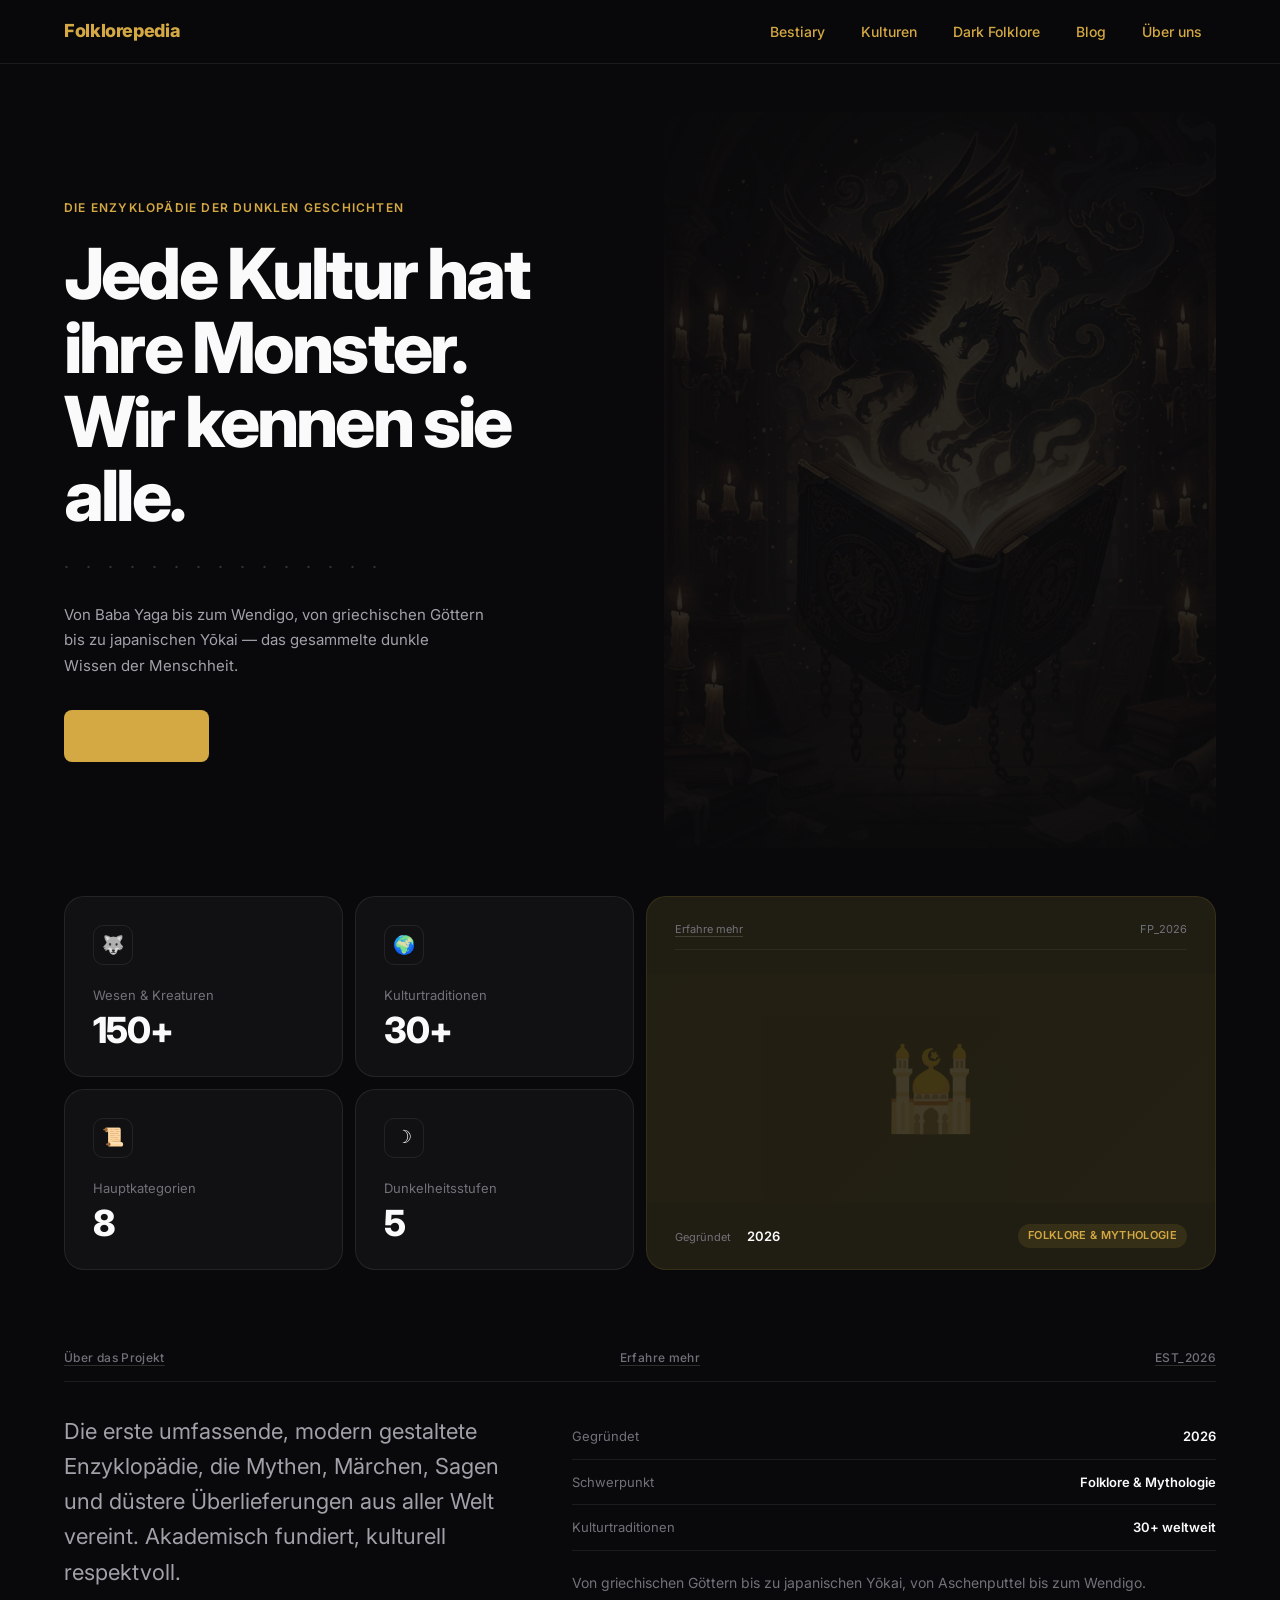
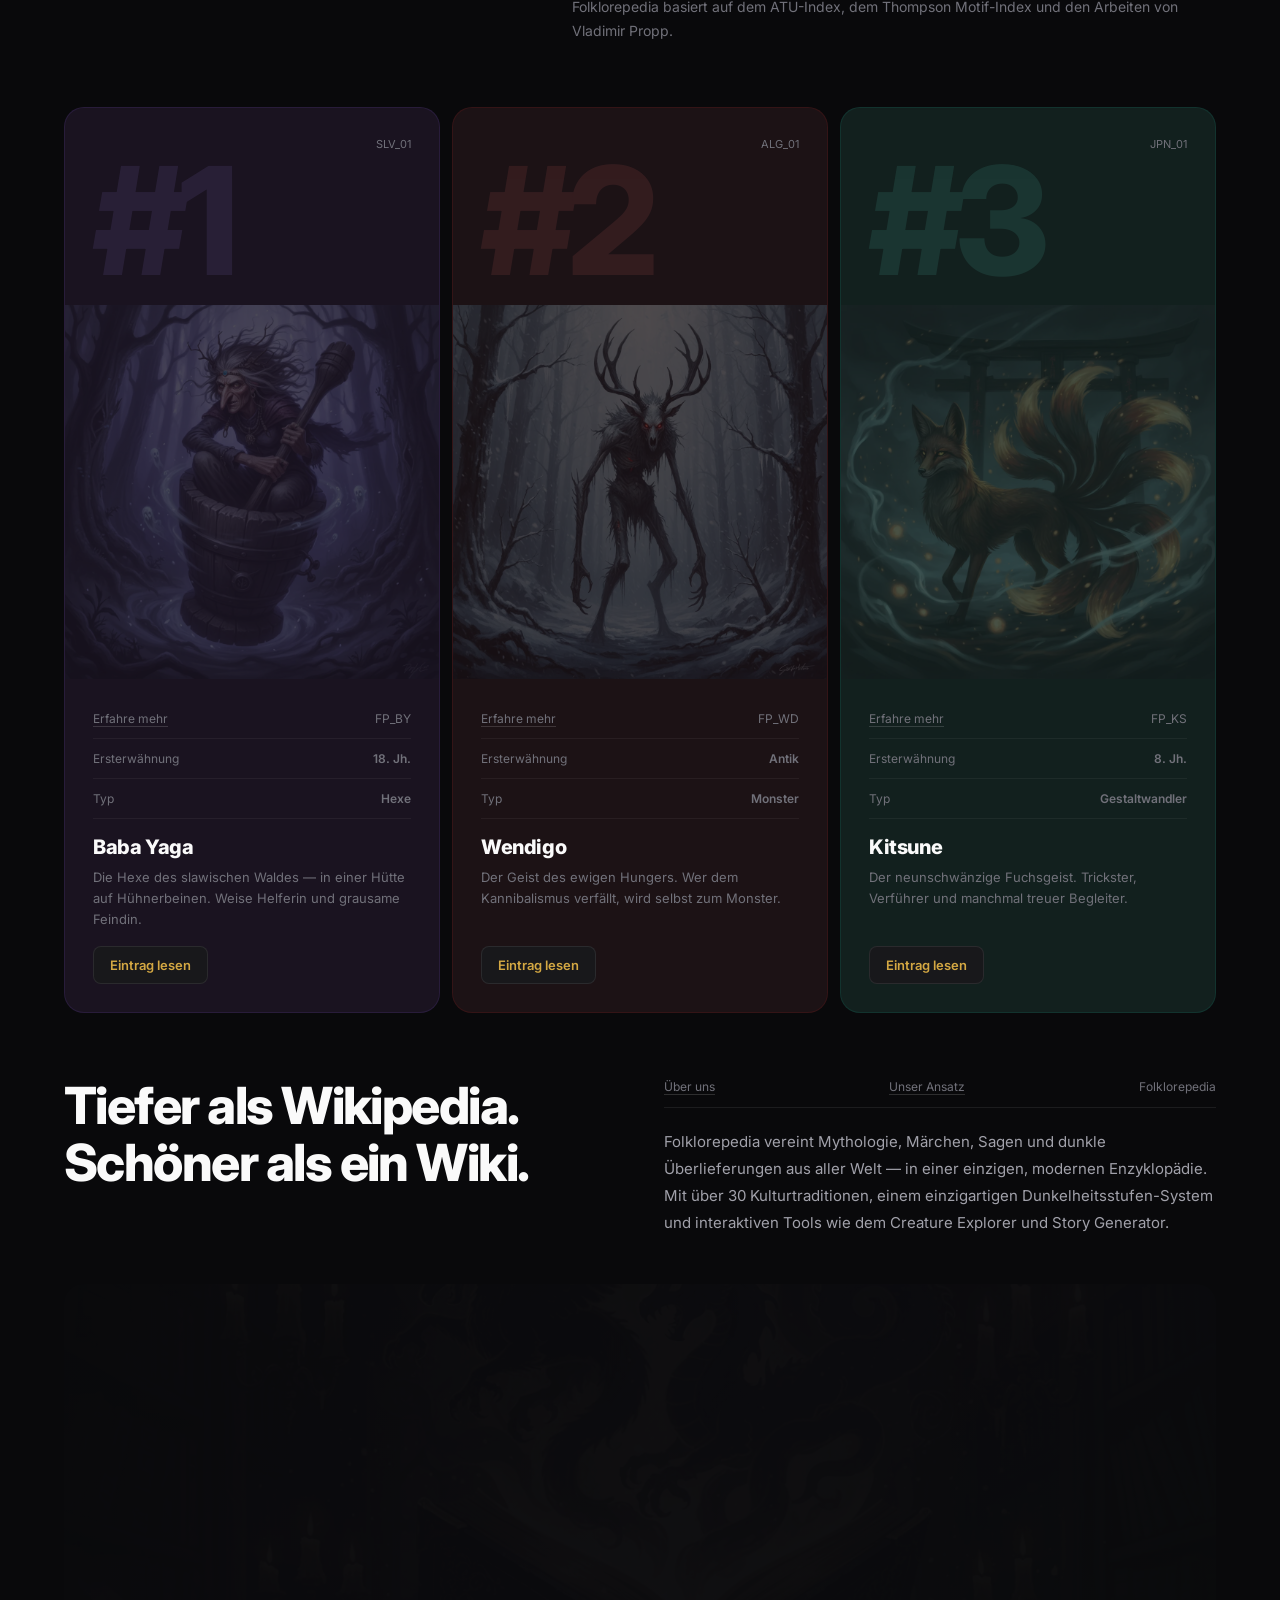
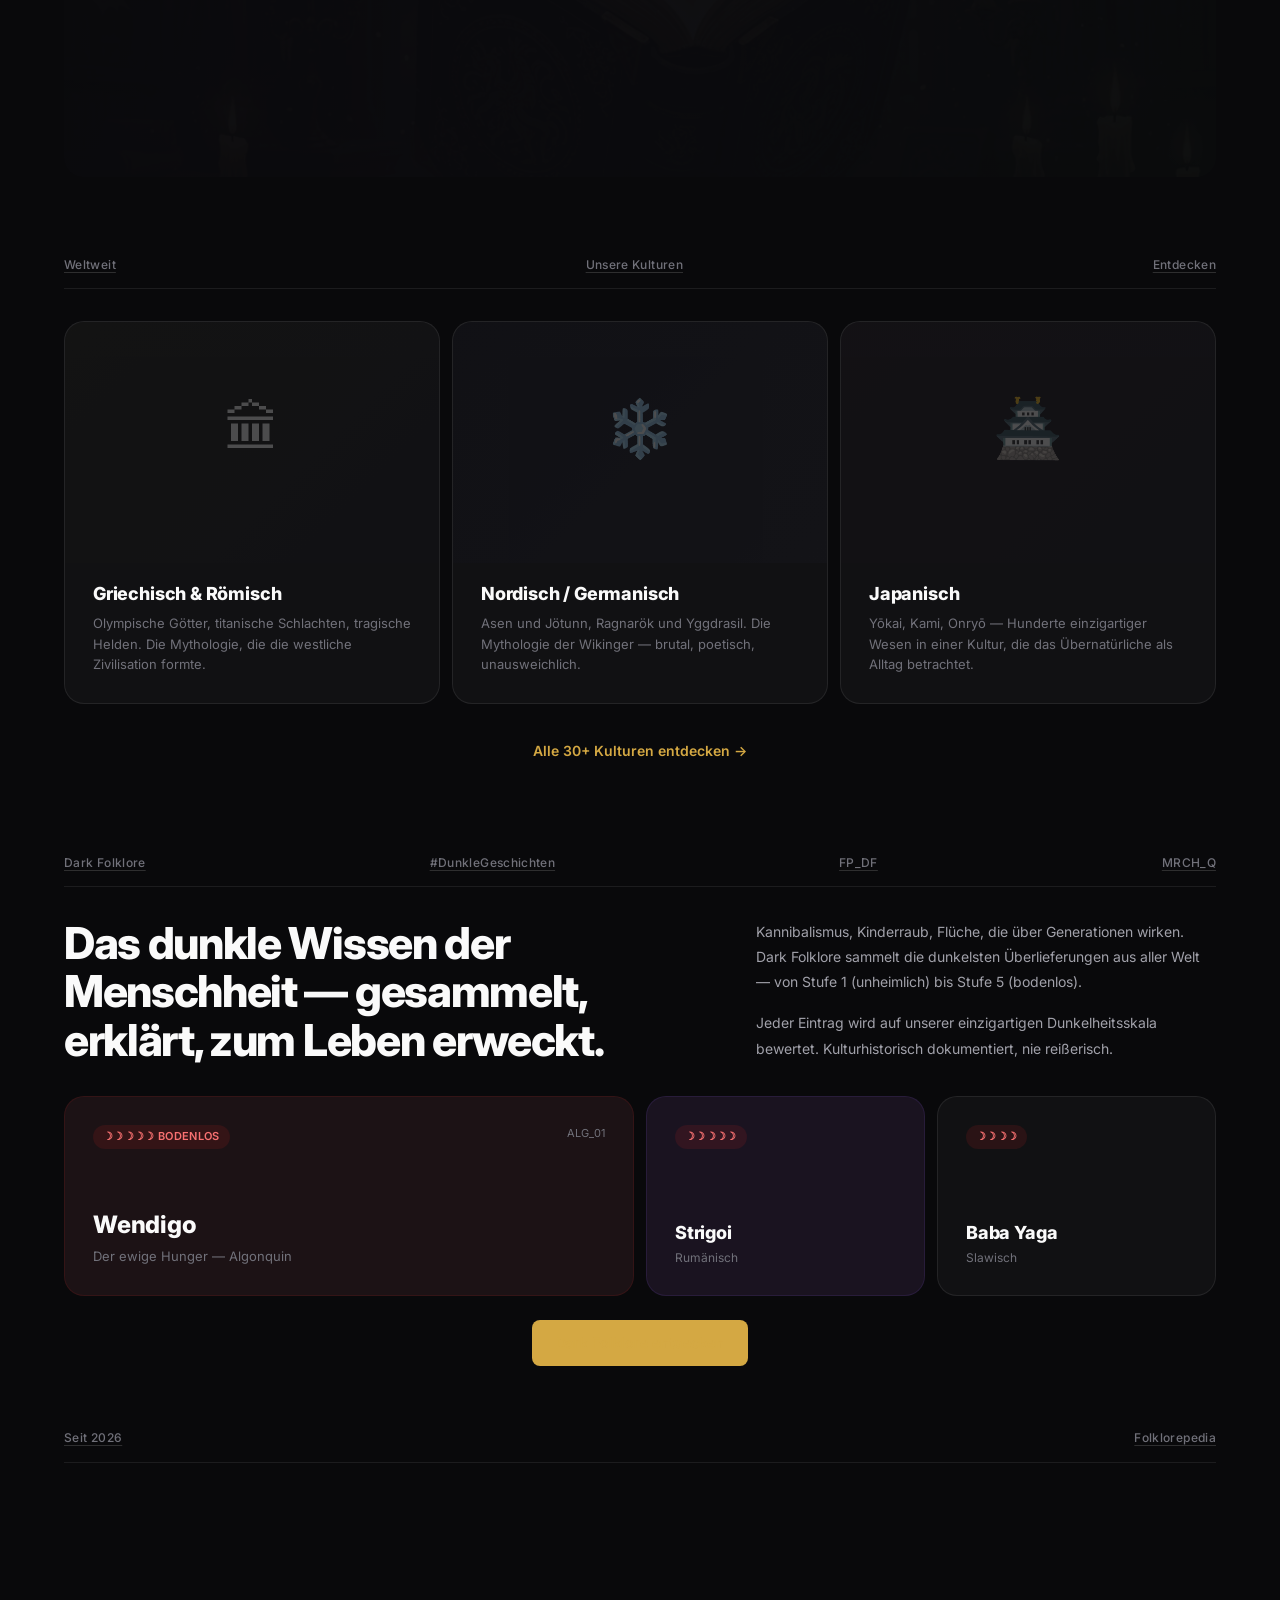
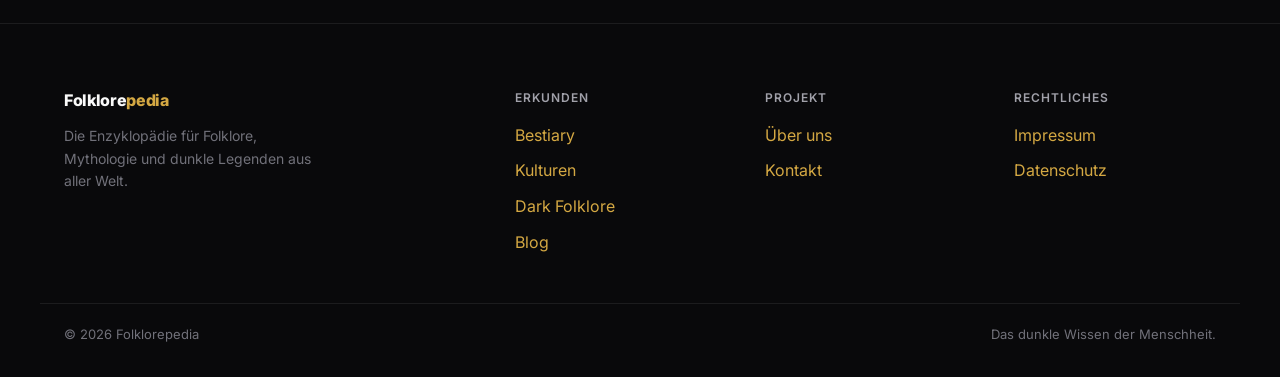
==== commit f3816a60: "feat: integrate hero images into homepage, kulturen, dark-folklore - Homepage: hero-main.webp in her" ====
--- a/index.html
+++ b/index.html
@@ -51,7 +51,7 @@
       <p class="fp-hero-v2__sub">Von Baba Yaga bis zum Wendigo, von griechischen Göttern bis zu japanischen Yōkai — das gesammelte dunkle Wissen der Menschheit.</p>
       <a href="/bestiary.html" class="fp-btn fp-btn--primary fp-btn--lg">Eintauchen</a>
     </div>
-    <div class="fp-hero-v2__visual">&#x1F3DA;</div>
+    <div class="fp-hero-v2__visual"><img src="./assets/images/heroes/hero-main.webp" alt="Folklorepedia — Bestiary der Mythen und Legenden" style="width:100%; height:100%; object-fit:cover; opacity:0.7;"></div>
   </section>
 
   <!-- ===================== STATS BENTO ===================== -->
@@ -135,7 +135,7 @@
         <span style="font-size:11px; color:var(--fp-text-muted);">SLV_01</span>
       </div>
       <div class="fp-big-num">#1</div>
-      <div class="fp-cell__visual">&#x1F3DA;</div>
+      <div class="fp-cell__visual"><img src="./assets/images/bestiary/baba-yaga.webp" alt="Baba Yaga" style="width:100%; height:100%; object-fit:cover; opacity:0.8;"></div>
       <div class="fp-cell__meta-row">
         <span style="text-decoration:underline; text-underline-offset:3px; text-decoration-color:rgba(255,255,255,0.15);">Erfahre mehr</span>
         <span>FP_BY</span>
@@ -159,7 +159,7 @@
         <span style="font-size:11px; color:var(--fp-text-muted);">ALG_01</span>
       </div>
       <div class="fp-big-num">#2</div>
-      <div class="fp-cell__visual">&#x1F9B4;</div>
+      <div class="fp-cell__visual"><img src="./assets/images/bestiary/wendigo.webp" alt="Wendigo" style="width:100%; height:100%; object-fit:cover; opacity:0.8;"></div>
       <div class="fp-cell__meta-row">
         <span style="text-decoration:underline; text-underline-offset:3px; text-decoration-color:rgba(255,255,255,0.15);">Erfahre mehr</span>
         <span>FP_WD</span>
@@ -183,7 +183,7 @@
         <span style="font-size:11px; color:var(--fp-text-muted);">JPN_01</span>
       </div>
       <div class="fp-big-num">#3</div>
-      <div class="fp-cell__visual">&#x1F98A;</div>
+      <div class="fp-cell__visual"><img src="./assets/images/bestiary/kitsune.webp" alt="Kitsune" style="width:100%; height:100%; object-fit:cover; opacity:0.8;"></div>
       <div class="fp-cell__meta-row">
         <span style="text-decoration:underline; text-underline-offset:3px; text-decoration-color:rgba(255,255,255,0.15);">Erfahre mehr</span>
         <span>FP_KS</span>
@@ -218,7 +218,7 @@
         <p style="font-size:15px; color:var(--fp-text-secondary); line-height:1.8;">Folklorepedia vereint Mythologie, Märchen, Sagen und dunkle Überlieferungen aus aller Welt — in einer einzigen, modernen Enzyklopädie. Mit über 30 Kulturtraditionen, einem einzigartigen Dunkelheitsstufen-System und interaktiven Tools wie dem Creature Explorer und Story Generator.</p>
       </div>
     </div>
-    <div class="fp-statement__visual">&#x1F3F0;</div>
+    <div class="fp-statement__visual"><img src="./assets/images/heroes/hero-main.webp" alt="Folklorepedia" style="width:100%; height:100%; object-fit:cover; opacity:0.15;"></div>
   </section>
 
   <!-- ===================== CULTURES — "Our Projects" Style ===================== -->
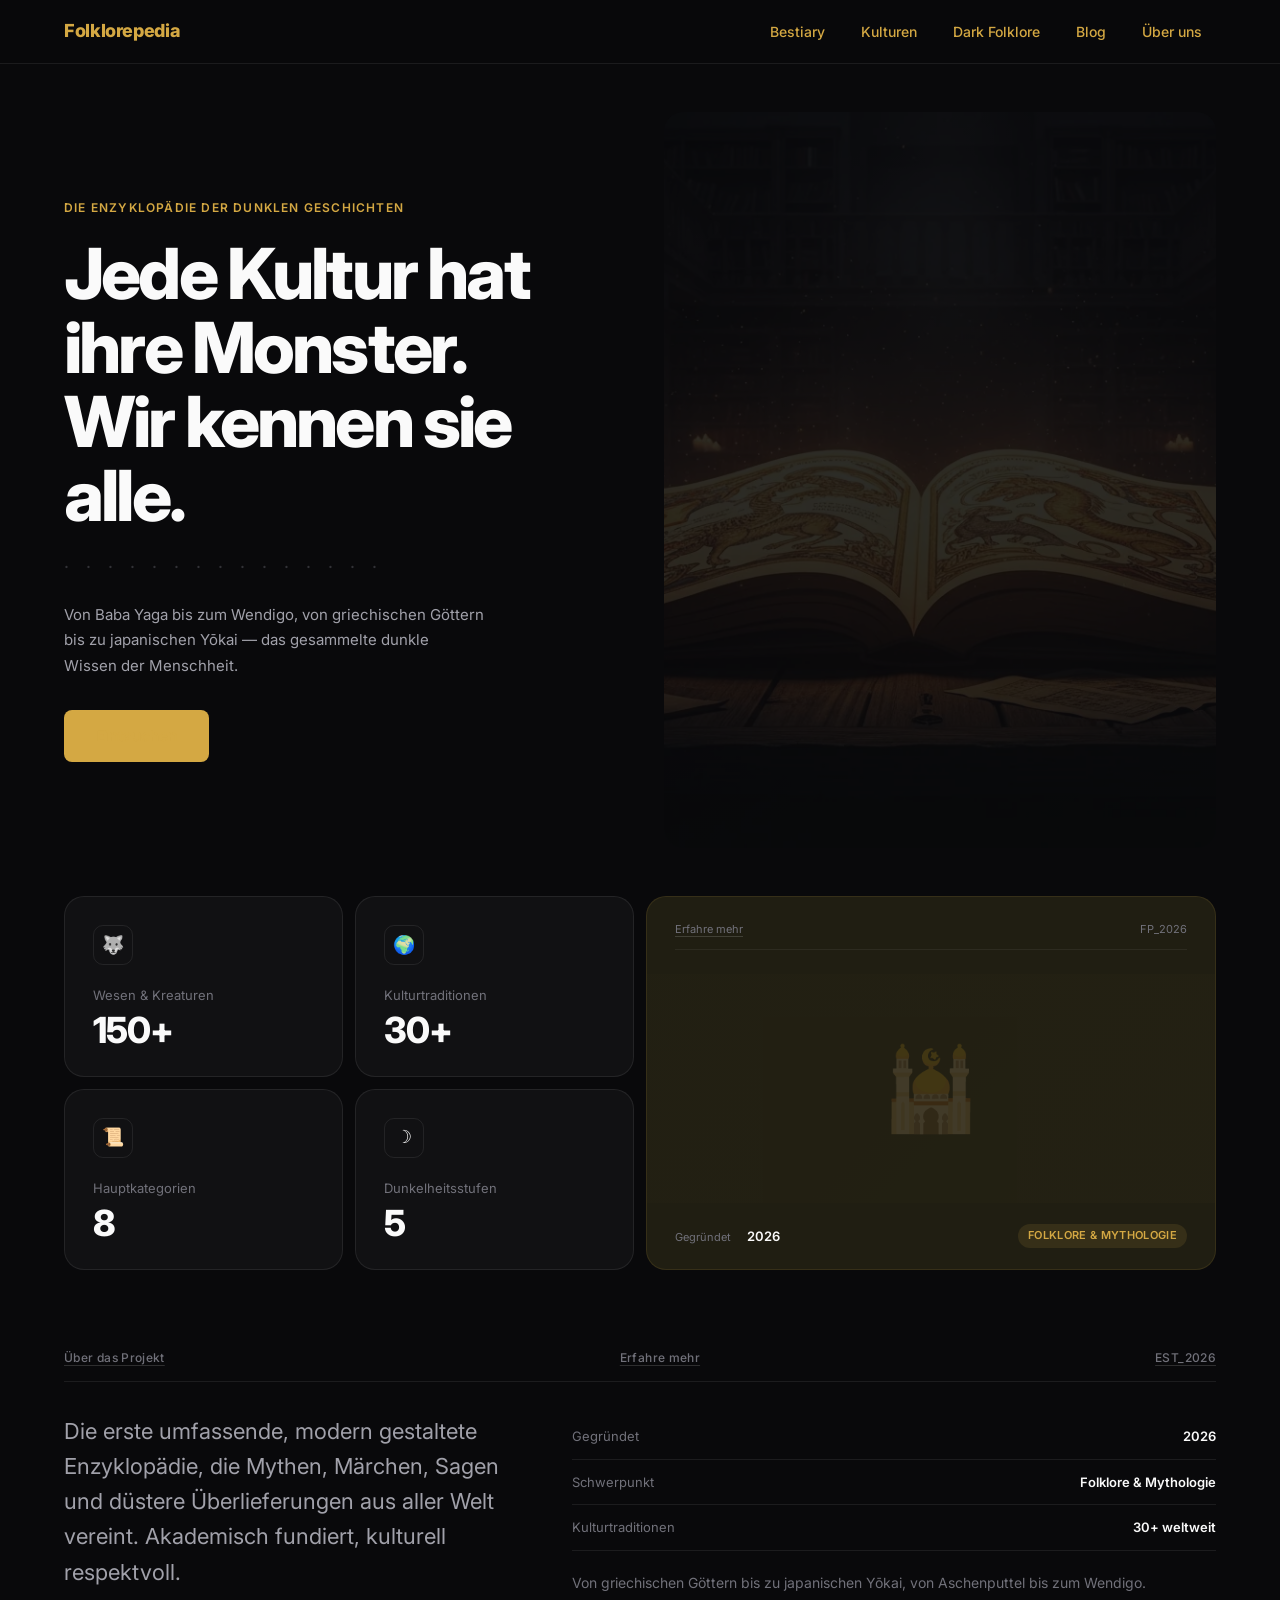
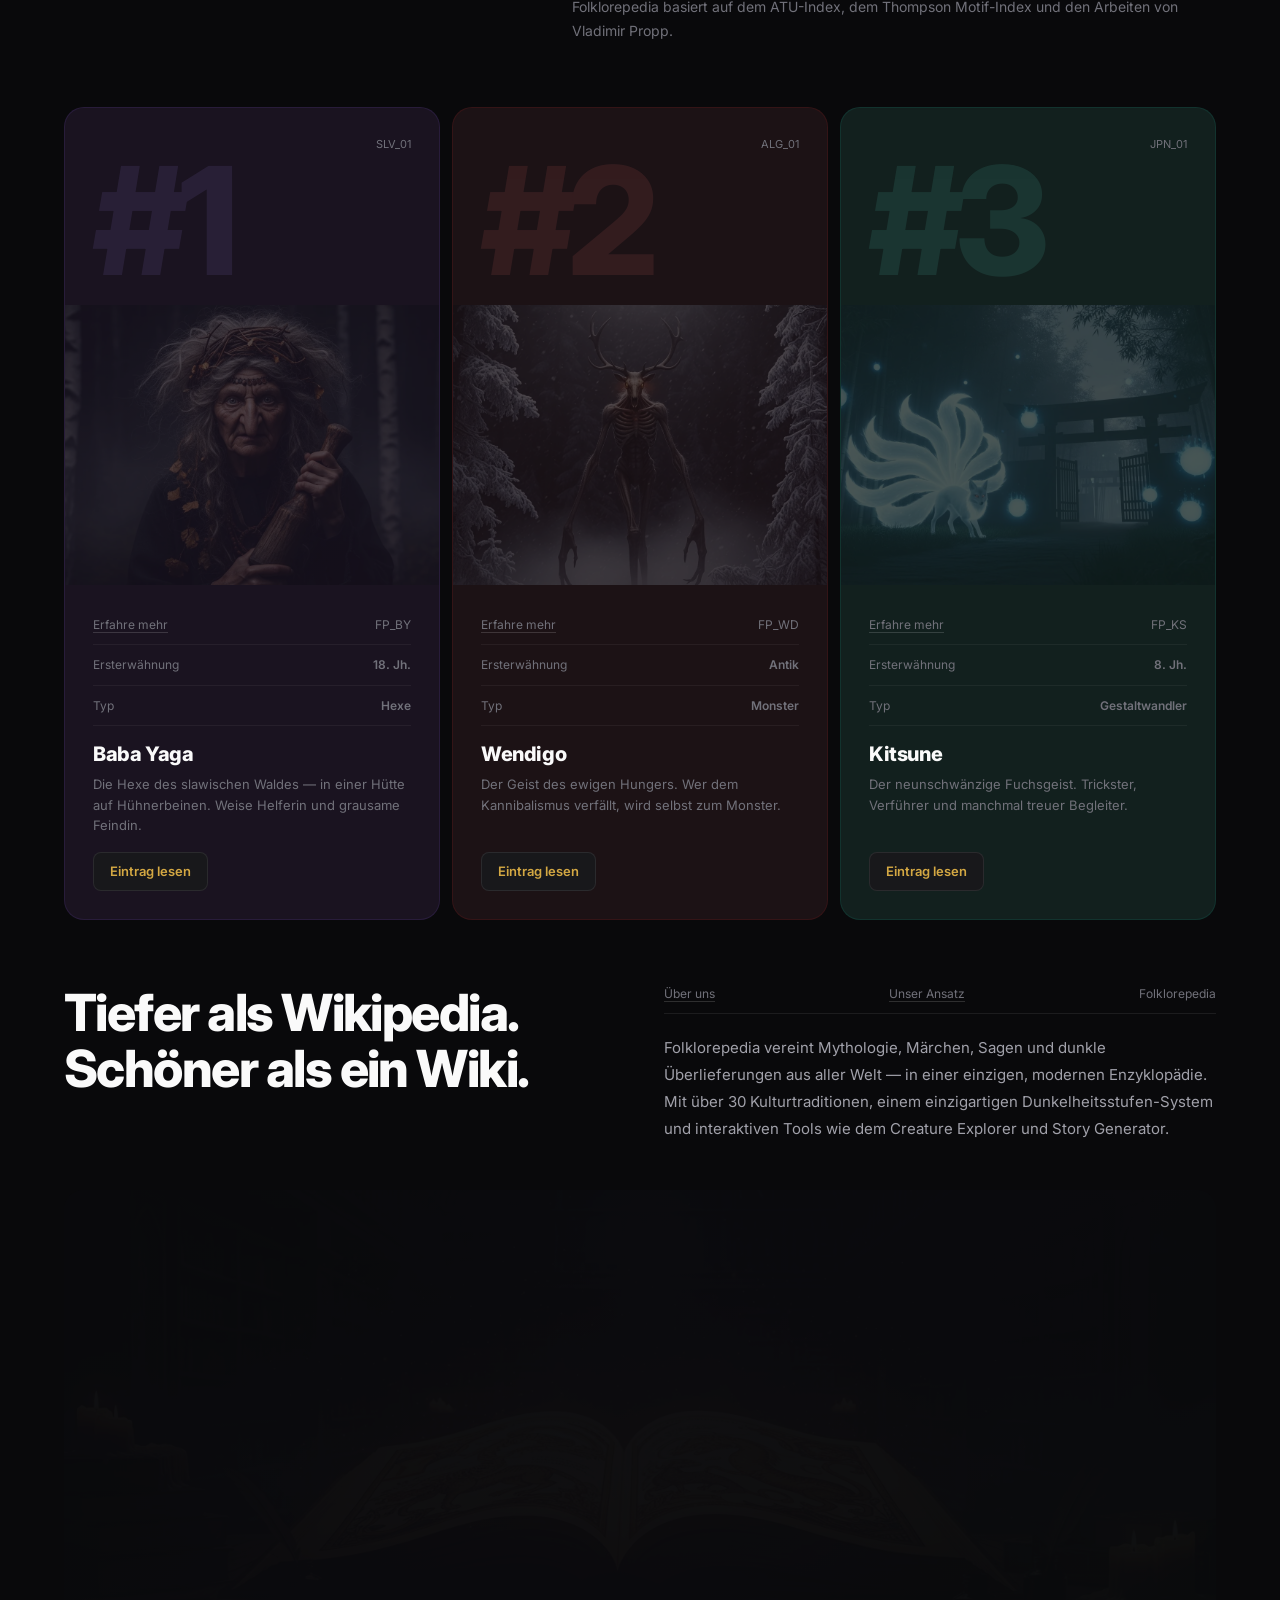
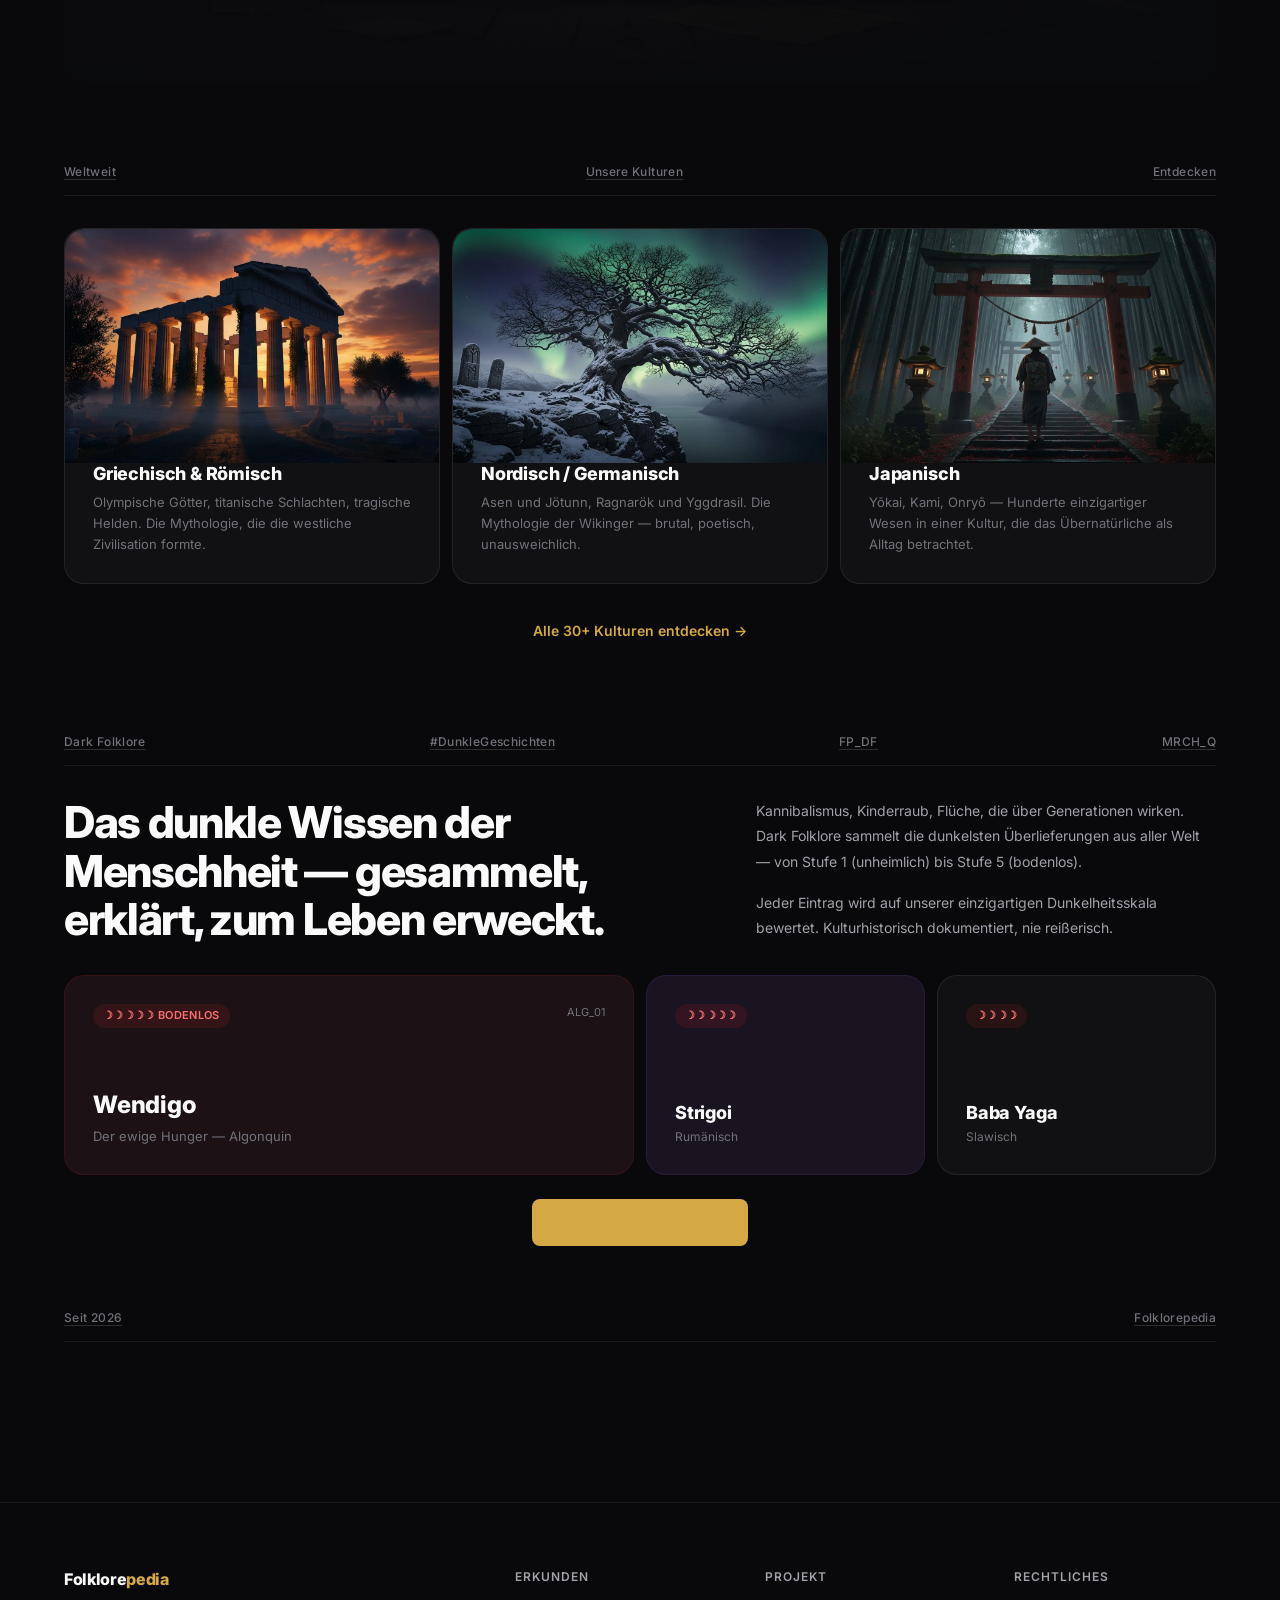
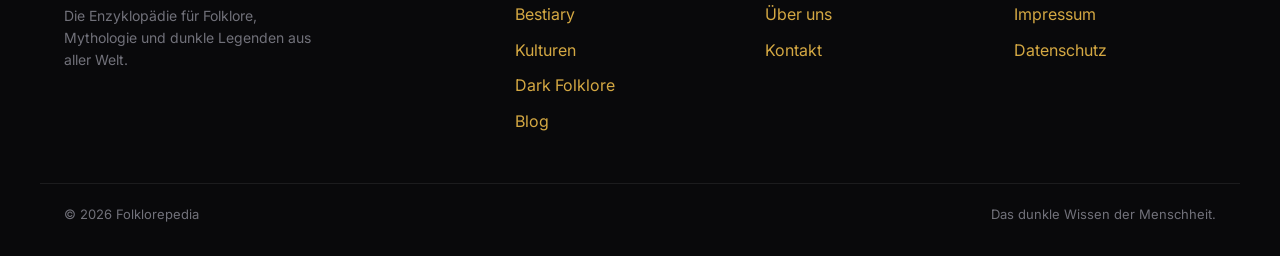
==== commit d9dd343a: "feat: 45 Imagen 4.0 images — realistic dark fantasy style - Regenerated all 20 existing images with " ====
--- a/index.html
+++ b/index.html
@@ -232,7 +232,7 @@
     <div class="fp-bento">
       <!-- Griechisch -->
       <a href="/kulturen/griechisch/" class="fp-cell fp-cell--4" style="padding:0; text-decoration:none; color:inherit !important;">
-        <div class="fp-cell__img" style="background: linear-gradient(135deg, #1a1a12 0%, #12121a 100%);">&#x1F3DB;</div>
+        <img src="./assets/images/cultures/griechisch.webp" alt="Griechische Mythologie" style="width:100%; aspect-ratio:16/10; object-fit:cover; border-radius:20px 20px 0 0;">
         <div style="padding:0 28px 28px;">
           <h3 style="font-size:18px; font-weight:800; margin-bottom:8px; letter-spacing:-0.01em;">Griechisch &amp; Römisch</h3>
           <p style="font-size:13px; color:var(--fp-text-muted); line-height:1.6;">Olympische Götter, titanische Schlachten, tragische Helden. Die Mythologie, die die westliche Zivilisation formte.</p>
@@ -240,7 +240,7 @@
       </a>
       <!-- Nordisch -->
       <a href="/kulturen/nordisch/" class="fp-cell fp-cell--4" style="padding:0; text-decoration:none; color:inherit !important;">
-        <div class="fp-cell__img" style="background: linear-gradient(135deg, #0f0f1a 0%, #1a1a24 100%);">&#x2744;&#xFE0F;</div>
+        <img src="./assets/images/cultures/nordisch.webp" alt="Nordische Mythologie" style="width:100%; aspect-ratio:16/10; object-fit:cover; border-radius:20px 20px 0 0;">
         <div style="padding:0 28px 28px;">
           <h3 style="font-size:18px; font-weight:800; margin-bottom:8px; letter-spacing:-0.01em;">Nordisch / Germanisch</h3>
           <p style="font-size:13px; color:var(--fp-text-muted); line-height:1.6;">Asen und Jötunn, Ragnarök und Yggdrasil. Die Mythologie der Wikinger — brutal, poetisch, unausweichlich.</p>
@@ -248,7 +248,7 @@
       </a>
       <!-- Japanisch -->
       <a href="/kulturen/japanisch/" class="fp-cell fp-cell--4" style="padding:0; text-decoration:none; color:inherit !important;">
-        <div class="fp-cell__img" style="background: linear-gradient(135deg, #1a121a 0%, #12121a 100%);">&#x1F3EF;</div>
+        <img src="./assets/images/cultures/japanisch.webp" alt="Japanische Mythologie" style="width:100%; aspect-ratio:16/10; object-fit:cover; border-radius:20px 20px 0 0;">
         <div style="padding:0 28px 28px;">
           <h3 style="font-size:18px; font-weight:800; margin-bottom:8px; letter-spacing:-0.01em;">Japanisch</h3>
           <p style="font-size:13px; color:var(--fp-text-muted); line-height:1.6;">Yōkai, Kami, Onryō — Hunderte einzigartiger Wesen in einer Kultur, die das Übernatürliche als Alltag betrachtet.</p>
